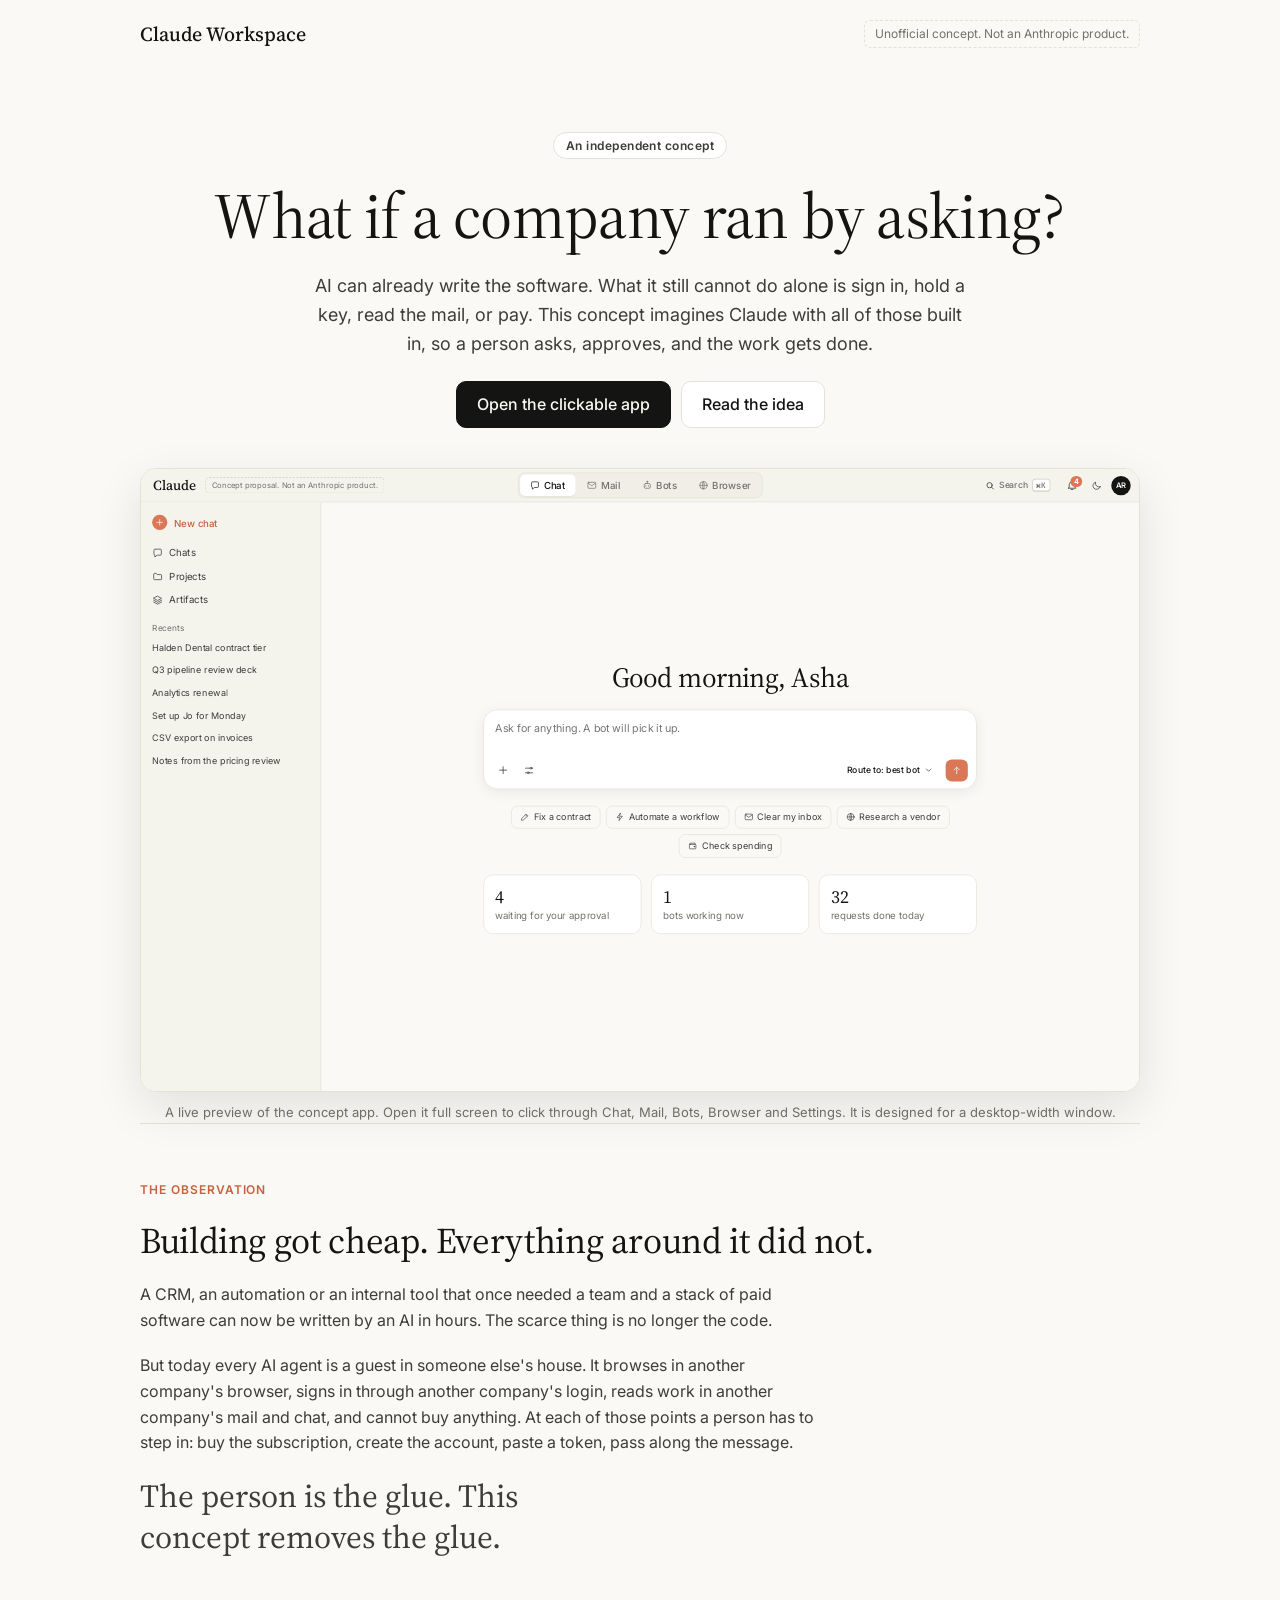
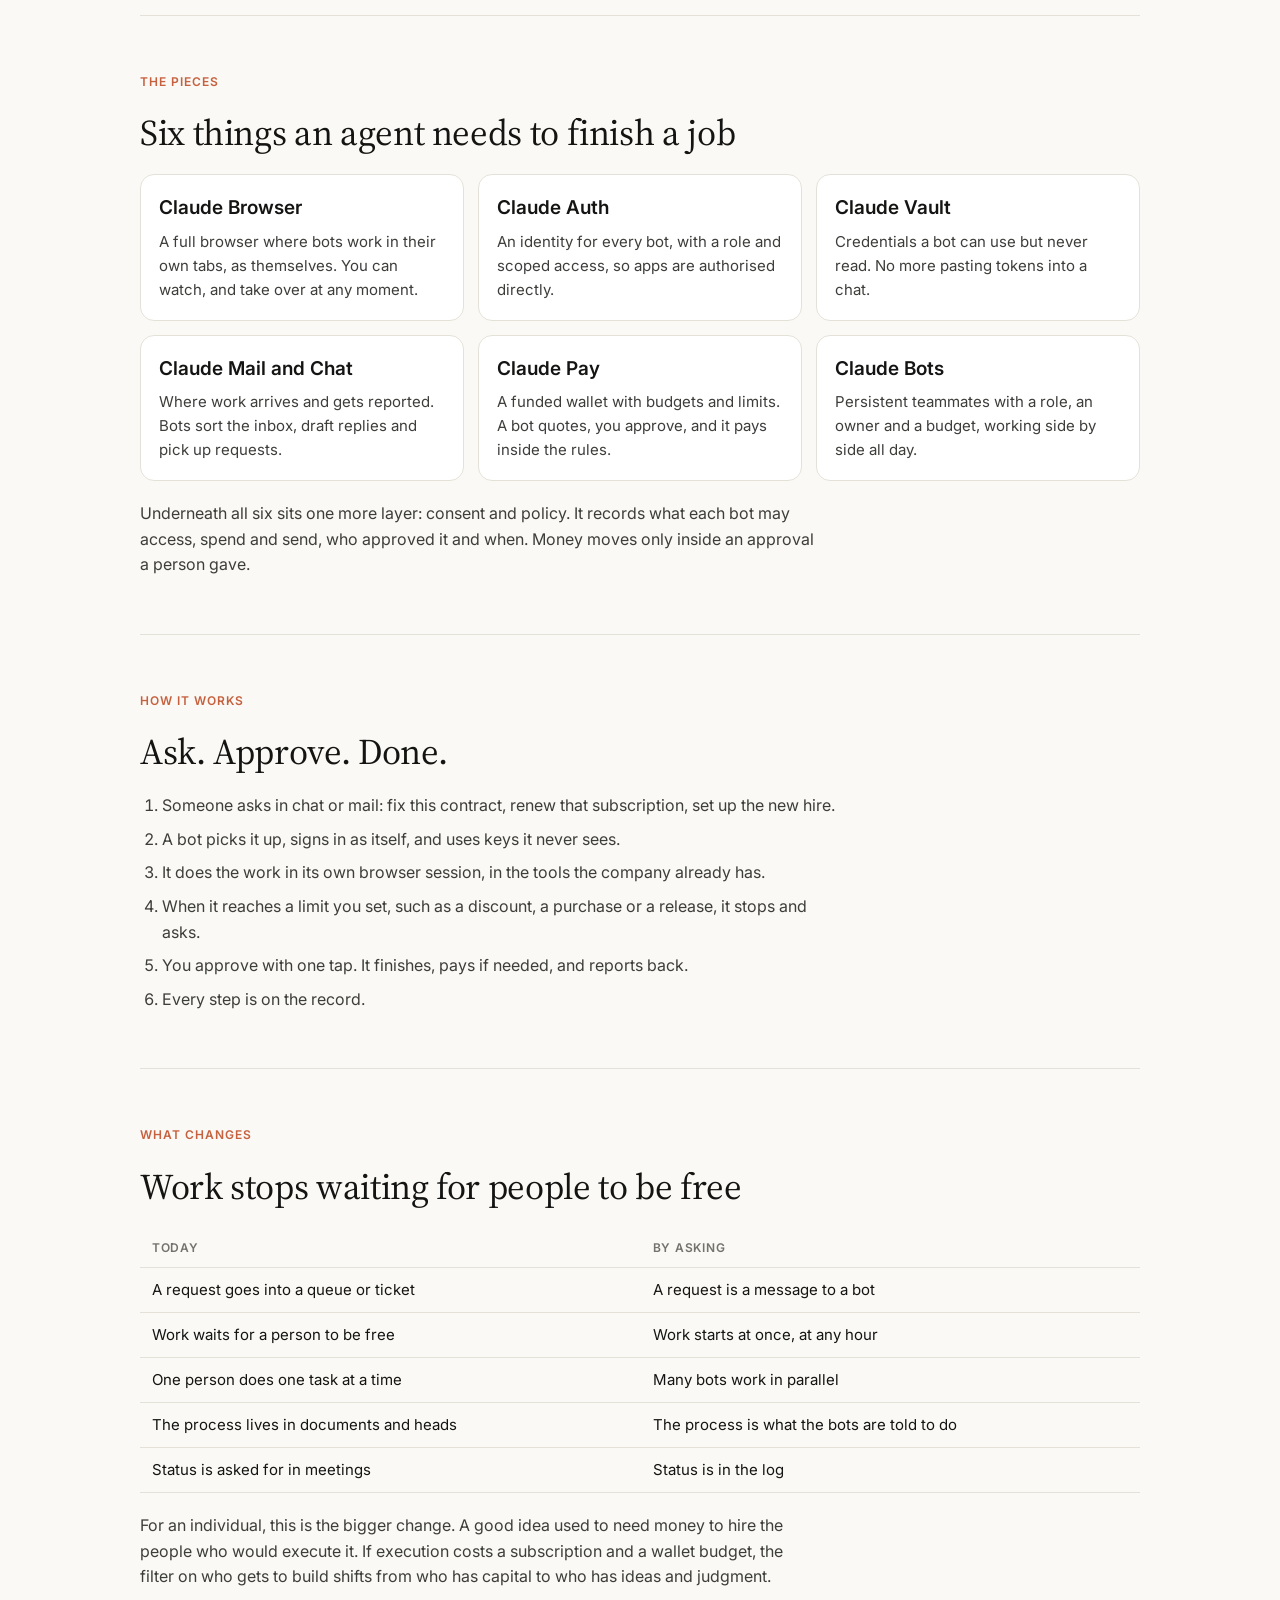
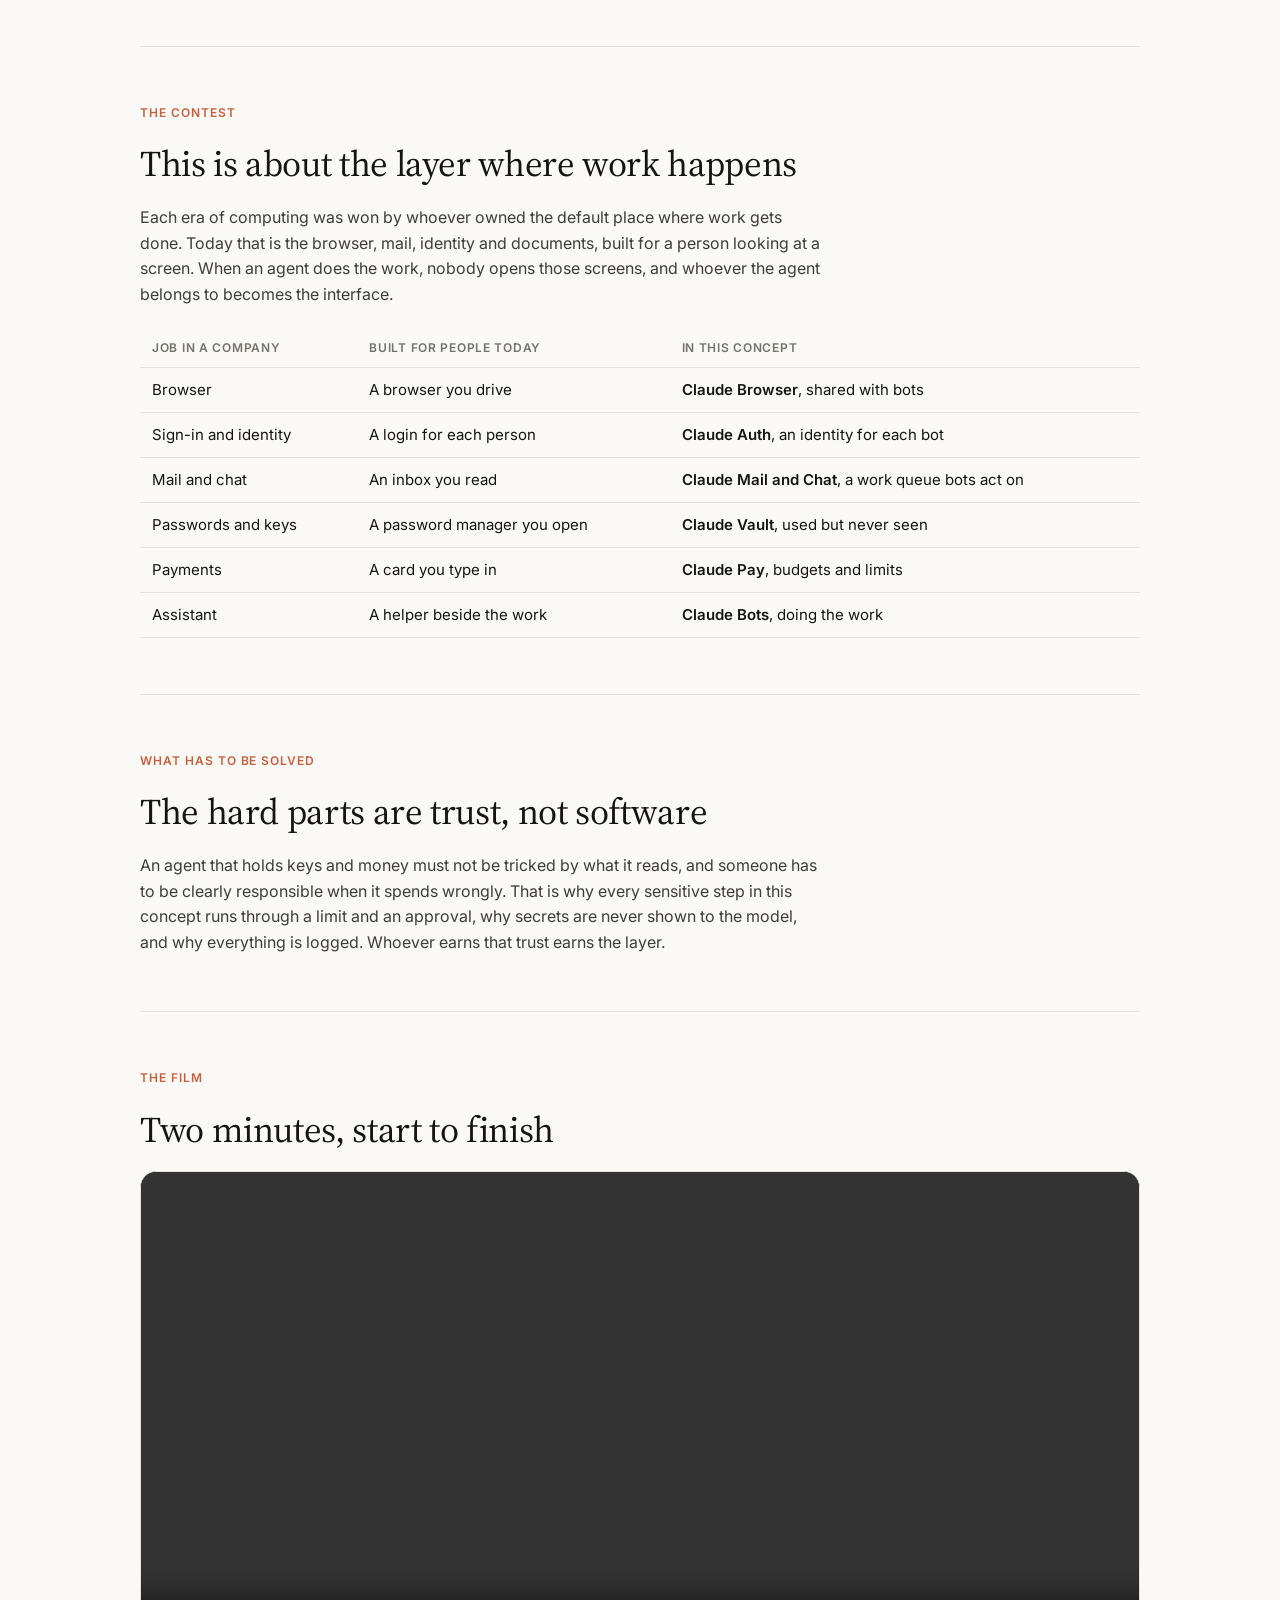
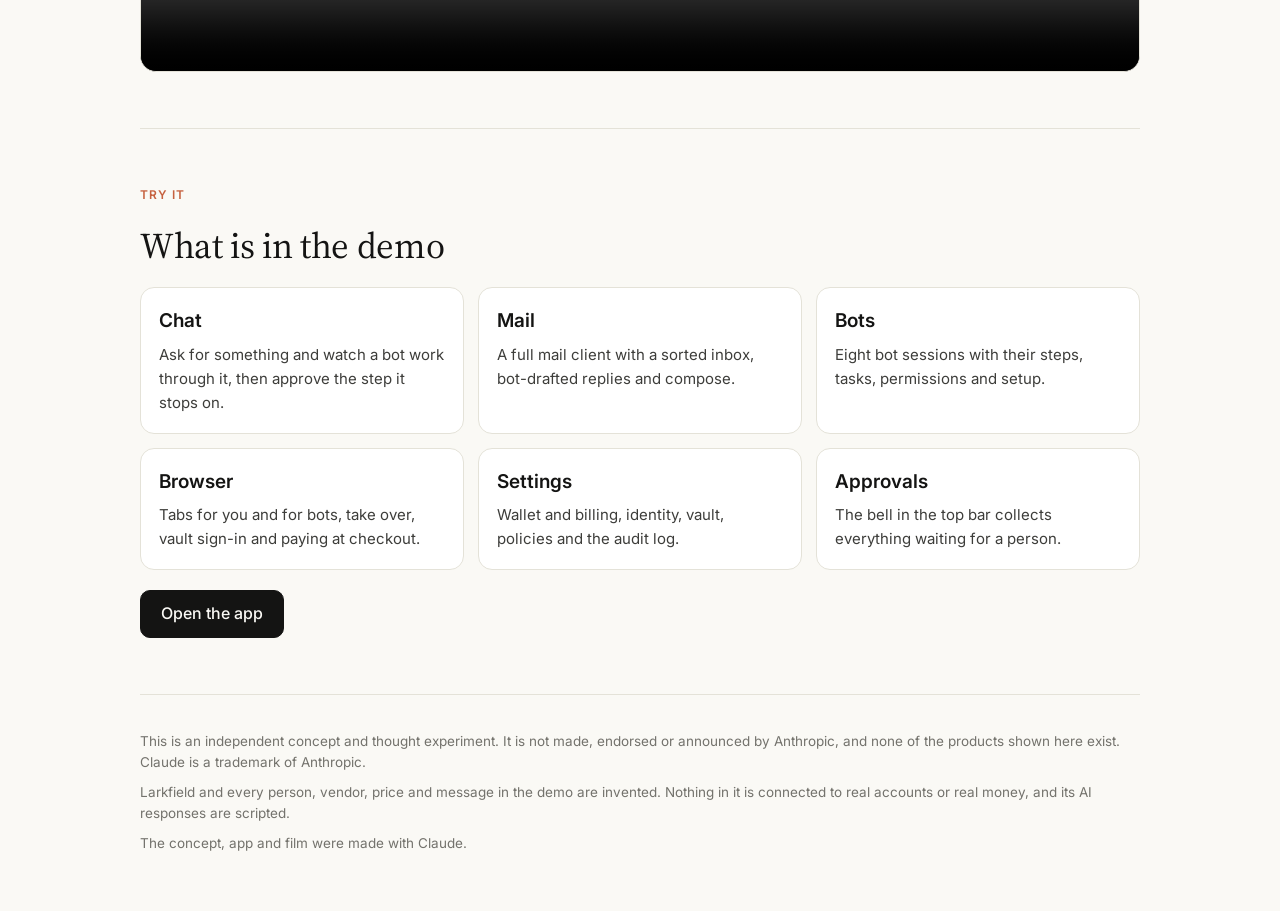
==== index.html @ 5bdbe6da "Add Claude Workspace concept: landing page and clickable app An independent, unofficial concept. Not" ====
<!doctype html>
<html lang="en">
<head>
<meta charset="utf-8">
<meta name="viewport" content="width=device-width, initial-scale=1">
<title>Claude Workspace: an unofficial concept</title>
<meta name="description" content="An independent concept: what if a company ran by asking? An agent with its own identity, keys, browser, mail and wallet. Not an Anthropic product.">
<link rel="stylesheet" href="https://fonts.googleapis.com/css2?family=Inter:wght@400;500;600&family=Source+Serif+4:opsz,wght@8..60,400;8..60,500&display=swap">
<style>
:root{--bg:#FAF9F5;--raised:#FFFFFF;--sunk:#F0EEE6;--ink:#141413;--ink2:#3D3D3A;--ink3:#73726C;--line:#E4E2D8;--accent:#D97757;--accent-d:#C6613F;--accent-s:#F7E6DE;
  --serif:'Source Serif 4',Georgia,serif;--sans:'Inter',-apple-system,'Segoe UI',system-ui,sans-serif}
@media (prefers-color-scheme:dark){:root{--bg:#1F1E1D;--raised:#2A2927;--sunk:#262624;--ink:#F0EEE6;--ink2:#D3D0C4;--ink3:#9C9A90;--line:#3A3936;--accent-d:#E58B6C;--accent-s:#3B2A23;color-scheme:dark}}
*{box-sizing:border-box}
body{margin:0;background:var(--bg);color:var(--ink);font-family:var(--sans);font-size:16px;line-height:1.6;-webkit-font-smoothing:antialiased}
.wrap{max-width:1040px;margin:0 auto;padding:0 max(20px,env(safe-area-inset-left)) 0 max(20px,env(safe-area-inset-right))}
h1,h2,h3{font-family:var(--serif);font-weight:400;letter-spacing:-.01em;margin:0;text-wrap:balance}
h1{font-size:clamp(38px,6vw,64px);line-height:1.08}
h2{font-size:clamp(26px,3.4vw,36px);line-height:1.2}
h3{font-size:19px;font-family:var(--sans);font-weight:600;letter-spacing:0}
p{margin:0}
a{color:var(--accent-d)}
.pill{display:inline-block;font-size:12px;font-weight:600;letter-spacing:.04em;border:1px solid var(--line);border-radius:999px;padding:3px 12px;color:var(--ink2);background:var(--raised)}
.top{display:flex;justify-content:space-between;align-items:center;padding:18px 0;gap:12px;flex-wrap:wrap}
.mark{font-family:var(--serif);font-size:20px;font-weight:500}
.note{font-size:12px;color:var(--ink3);border:1px dashed var(--line);border-radius:6px;padding:3px 10px}
.hero{padding:64px 0 40px;display:flex;flex-direction:column;align-items:center;text-align:center;gap:22px}
.hero p{max-width:60ch;color:var(--ink2);font-size:18px}
.btns{display:flex;gap:10px;flex-wrap:wrap;justify-content:center}
.btn{display:inline-block;text-decoration:none;font-weight:500;border-radius:10px;padding:10px 20px;border:1px solid var(--line);background:var(--raised);color:var(--ink)}
.btn.primary{background:var(--ink);border-color:var(--ink);color:var(--bg)}
.btn:focus-visible,a:focus-visible{outline:2px solid var(--accent);outline-offset:2px}
.frame{border:1px solid var(--line);border-radius:16px;overflow:hidden;background:var(--raised);box-shadow:0 16px 48px rgba(20,20,19,.10);position:relative;aspect-ratio:16/10}
.frame iframe{position:absolute;top:0;left:0;width:1440px;height:900px;border:0;transform-origin:0 0}
.frame-cap{text-align:center;color:var(--ink3);font-size:13px;margin-top:10px}
section{padding:56px 0;border-top:1px solid var(--line);display:flex;flex-direction:column;gap:20px}
section>p,section li{max-width:68ch;color:var(--ink2)}
.eyebrow{font-size:12px;font-weight:600;letter-spacing:.08em;text-transform:uppercase;color:var(--accent-d)}
.grid{display:grid;grid-template-columns:repeat(3,minmax(0,1fr));gap:14px}
.card{background:var(--raised);border:1px solid var(--line);border-radius:14px;padding:18px;display:flex;flex-direction:column;gap:6px}
.card p{color:var(--ink2);font-size:15px}
ol{margin:0;padding-left:22px;display:flex;flex-direction:column;gap:8px}
.scroll{overflow-x:auto}
table{border-collapse:collapse;width:100%;font-size:15px;min-width:520px}
th{font-size:12px;letter-spacing:.06em;text-transform:uppercase;color:var(--ink3);font-weight:600;text-align:left}
th,td{padding:10px 12px;border-bottom:1px solid var(--line);vertical-align:top}
td b{font-weight:600}
.big{font-family:var(--serif);font-size:clamp(24px,3vw,32px);line-height:1.3;max-width:26ch}
video{width:100%;border-radius:16px;border:1px solid var(--line);background:#000;display:block}
footer{padding:36px 0 56px;border-top:1px solid var(--line);color:var(--ink3);font-size:13.5px;display:flex;flex-direction:column;gap:8px}
@media (max-width:760px){.grid{grid-template-columns:minmax(0,1fr)}.hero{padding:40px 0 28px}section{padding:40px 0}}
</style>
</head>
<body>
<div class="wrap">
  <header class="top"><span class="mark">Claude Workspace</span><span class="note">Unofficial concept. Not an Anthropic product.</span></header>

  <div class="hero">
    <span class="pill">An independent concept</span>
    <h1>What if a company ran by asking?</h1>
    <p>AI can already write the software. What it still cannot do alone is sign in, hold a key, read the mail, or pay. This concept imagines Claude with all of those built in, so a person asks, approves, and the work gets done.</p>
    <div class="btns"><a class="btn primary" href="app/">Open the clickable app</a><a class="btn" href="#idea">Read the idea</a></div>
  </div>

  <div class="frame" id="frame"><iframe src="app/" title="Claude Workspace concept, live preview" loading="lazy" tabindex="-1"></iframe></div>
  <p class="frame-cap">A live preview of the concept app. Open it full screen to click through Chat, Mail, Bots, Browser and Settings. It is designed for a desktop-width window.</p>

  <section id="idea">
    <span class="eyebrow">The observation</span>
    <h2>Building got cheap. Everything around it did not.</h2>
    <p>A CRM, an automation or an internal tool that once needed a team and a stack of paid software can now be written by an AI in hours. The scarce thing is no longer the code.</p>
    <p>But today every AI agent is a guest in someone else's house. It browses in another company's browser, signs in through another company's login, reads work in another company's mail and chat, and cannot buy anything. At each of those points a person has to step in: buy the subscription, create the account, paste a token, pass along the message.</p>
    <p class="big">The person is the glue. This concept removes the glue.</p>
  </section>

  <section>
    <span class="eyebrow">The pieces</span>
    <h2>Six things an agent needs to finish a job</h2>
    <div class="grid">
      <div class="card"><h3>Claude Browser</h3><p>A full browser where bots work in their own tabs, as themselves. You can watch, and take over at any moment.</p></div>
      <div class="card"><h3>Claude Auth</h3><p>An identity for every bot, with a role and scoped access, so apps are authorised directly.</p></div>
      <div class="card"><h3>Claude Vault</h3><p>Credentials a bot can use but never read. No more pasting tokens into a chat.</p></div>
      <div class="card"><h3>Claude Mail and Chat</h3><p>Where work arrives and gets reported. Bots sort the inbox, draft replies and pick up requests.</p></div>
      <div class="card"><h3>Claude Pay</h3><p>A funded wallet with budgets and limits. A bot quotes, you approve, and it pays inside the rules.</p></div>
      <div class="card"><h3>Claude Bots</h3><p>Persistent teammates with a role, an owner and a budget, working side by side all day.</p></div>
    </div>
    <p>Underneath all six sits one more layer: consent and policy. It records what each bot may access, spend and send, who approved it and when. Money moves only inside an approval a person gave.</p>
  </section>

  <section>
    <span class="eyebrow">How it works</span>
    <h2>Ask. Approve. Done.</h2>
    <ol>
      <li>Someone asks in chat or mail: fix this contract, renew that subscription, set up the new hire.</li>
      <li>A bot picks it up, signs in as itself, and uses keys it never sees.</li>
      <li>It does the work in its own browser session, in the tools the company already has.</li>
      <li>When it reaches a limit you set, such as a discount, a purchase or a release, it stops and asks.</li>
      <li>You approve with one tap. It finishes, pays if needed, and reports back.</li>
      <li>Every step is on the record.</li>
    </ol>
  </section>

  <section>
    <span class="eyebrow">What changes</span>
    <h2>Work stops waiting for people to be free</h2>
    <div class="scroll"><table>
      <thead><tr><th>Today</th><th>By asking</th></tr></thead>
      <tbody>
        <tr><td>A request goes into a queue or ticket</td><td>A request is a message to a bot</td></tr>
        <tr><td>Work waits for a person to be free</td><td>Work starts at once, at any hour</td></tr>
        <tr><td>One person does one task at a time</td><td>Many bots work in parallel</td></tr>
        <tr><td>The process lives in documents and heads</td><td>The process is what the bots are told to do</td></tr>
        <tr><td>Status is asked for in meetings</td><td>Status is in the log</td></tr>
      </tbody></table></div>
    <p>For an individual, this is the bigger change. A good idea used to need money to hire the people who would execute it. If execution costs a subscription and a wallet budget, the filter on who gets to build shifts from who has capital to who has ideas and judgment.</p>
  </section>

  <section>
    <span class="eyebrow">The contest</span>
    <h2>This is about the layer where work happens</h2>
    <p>Each era of computing was won by whoever owned the default place where work gets done. Today that is the browser, mail, identity and documents, built for a person looking at a screen. When an agent does the work, nobody opens those screens, and whoever the agent belongs to becomes the interface.</p>
    <div class="scroll"><table>
      <thead><tr><th>Job in a company</th><th>Built for people today</th><th>In this concept</th></tr></thead>
      <tbody>
        <tr><td>Browser</td><td>A browser you drive</td><td><b>Claude Browser</b>, shared with bots</td></tr>
        <tr><td>Sign-in and identity</td><td>A login for each person</td><td><b>Claude Auth</b>, an identity for each bot</td></tr>
        <tr><td>Mail and chat</td><td>An inbox you read</td><td><b>Claude Mail and Chat</b>, a work queue bots act on</td></tr>
        <tr><td>Passwords and keys</td><td>A password manager you open</td><td><b>Claude Vault</b>, used but never seen</td></tr>
        <tr><td>Payments</td><td>A card you type in</td><td><b>Claude Pay</b>, budgets and limits</td></tr>
        <tr><td>Assistant</td><td>A helper beside the work</td><td><b>Claude Bots</b>, doing the work</td></tr>
      </tbody></table></div>
  </section>

  <section>
    <span class="eyebrow">What has to be solved</span>
    <h2>The hard parts are trust, not software</h2>
    <p>An agent that holds keys and money must not be tricked by what it reads, and someone has to be clearly responsible when it spends wrongly. That is why every sensitive step in this concept runs through a limit and an approval, why secrets are never shown to the model, and why everything is logged. Whoever earns that trust earns the layer.</p>
  </section>

  <section id="film" hidden>
    <span class="eyebrow">The film</span>
    <h2>Two minutes, start to finish</h2>
    <video controls preload="metadata" src="film/claude-workspace-film.mp4"></video>
  </section>

  <section>
    <span class="eyebrow">Try it</span>
    <h2>What is in the demo</h2>
    <div class="grid">
      <div class="card"><h3>Chat</h3><p>Ask for something and watch a bot work through it, then approve the step it stops on.</p></div>
      <div class="card"><h3>Mail</h3><p>A full mail client with a sorted inbox, bot-drafted replies and compose.</p></div>
      <div class="card"><h3>Bots</h3><p>Eight bot sessions with their steps, tasks, permissions and setup.</p></div>
      <div class="card"><h3>Browser</h3><p>Tabs for you and for bots, take over, vault sign-in and paying at checkout.</p></div>
      <div class="card"><h3>Settings</h3><p>Wallet and billing, identity, vault, policies and the audit log.</p></div>
      <div class="card"><h3>Approvals</h3><p>The bell in the top bar collects everything waiting for a person.</p></div>
    </div>
    <div class="btns" style="justify-content:flex-start"><a class="btn primary" href="app/">Open the app</a></div>
  </section>

  <footer>
    <p>This is an independent concept and thought experiment. It is not made, endorsed or announced by Anthropic, and none of the products shown here exist. Claude is a trademark of Anthropic.</p>
    <p>Larkfield and every person, vendor, price and message in the demo are invented. Nothing in it is connected to real accounts or real money, and its AI responses are scripted.</p>
    <p>The concept, app and film were made with Claude.</p>
  </footer>
</div>
<script>
(function(){var f=document.getElementById('frame'),i=f.querySelector('iframe');
function fit(){var s=f.clientWidth/1440;i.style.transform='scale('+s+')';f.style.aspectRatio='auto';f.style.height=(900*s)+'px'}
fit();window.addEventListener('resize',fit)})();
</script>
</body>
</html>
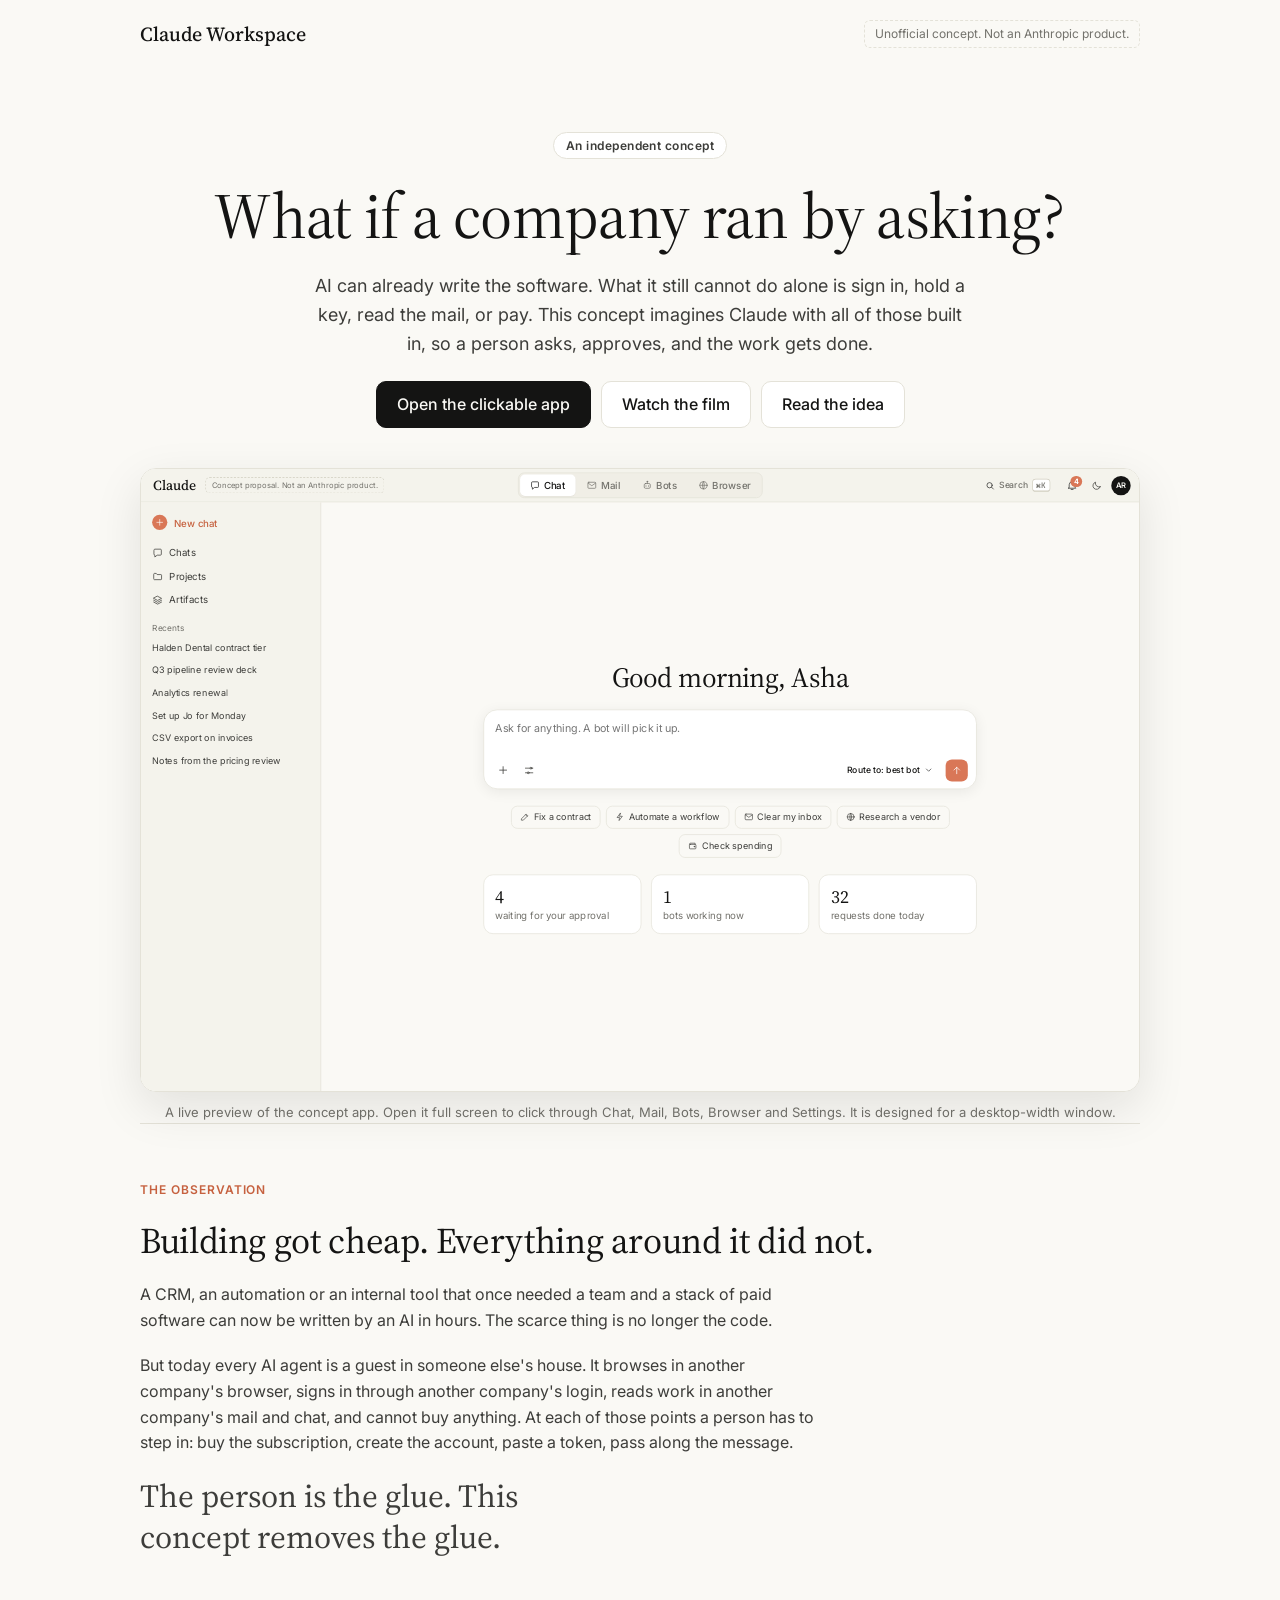
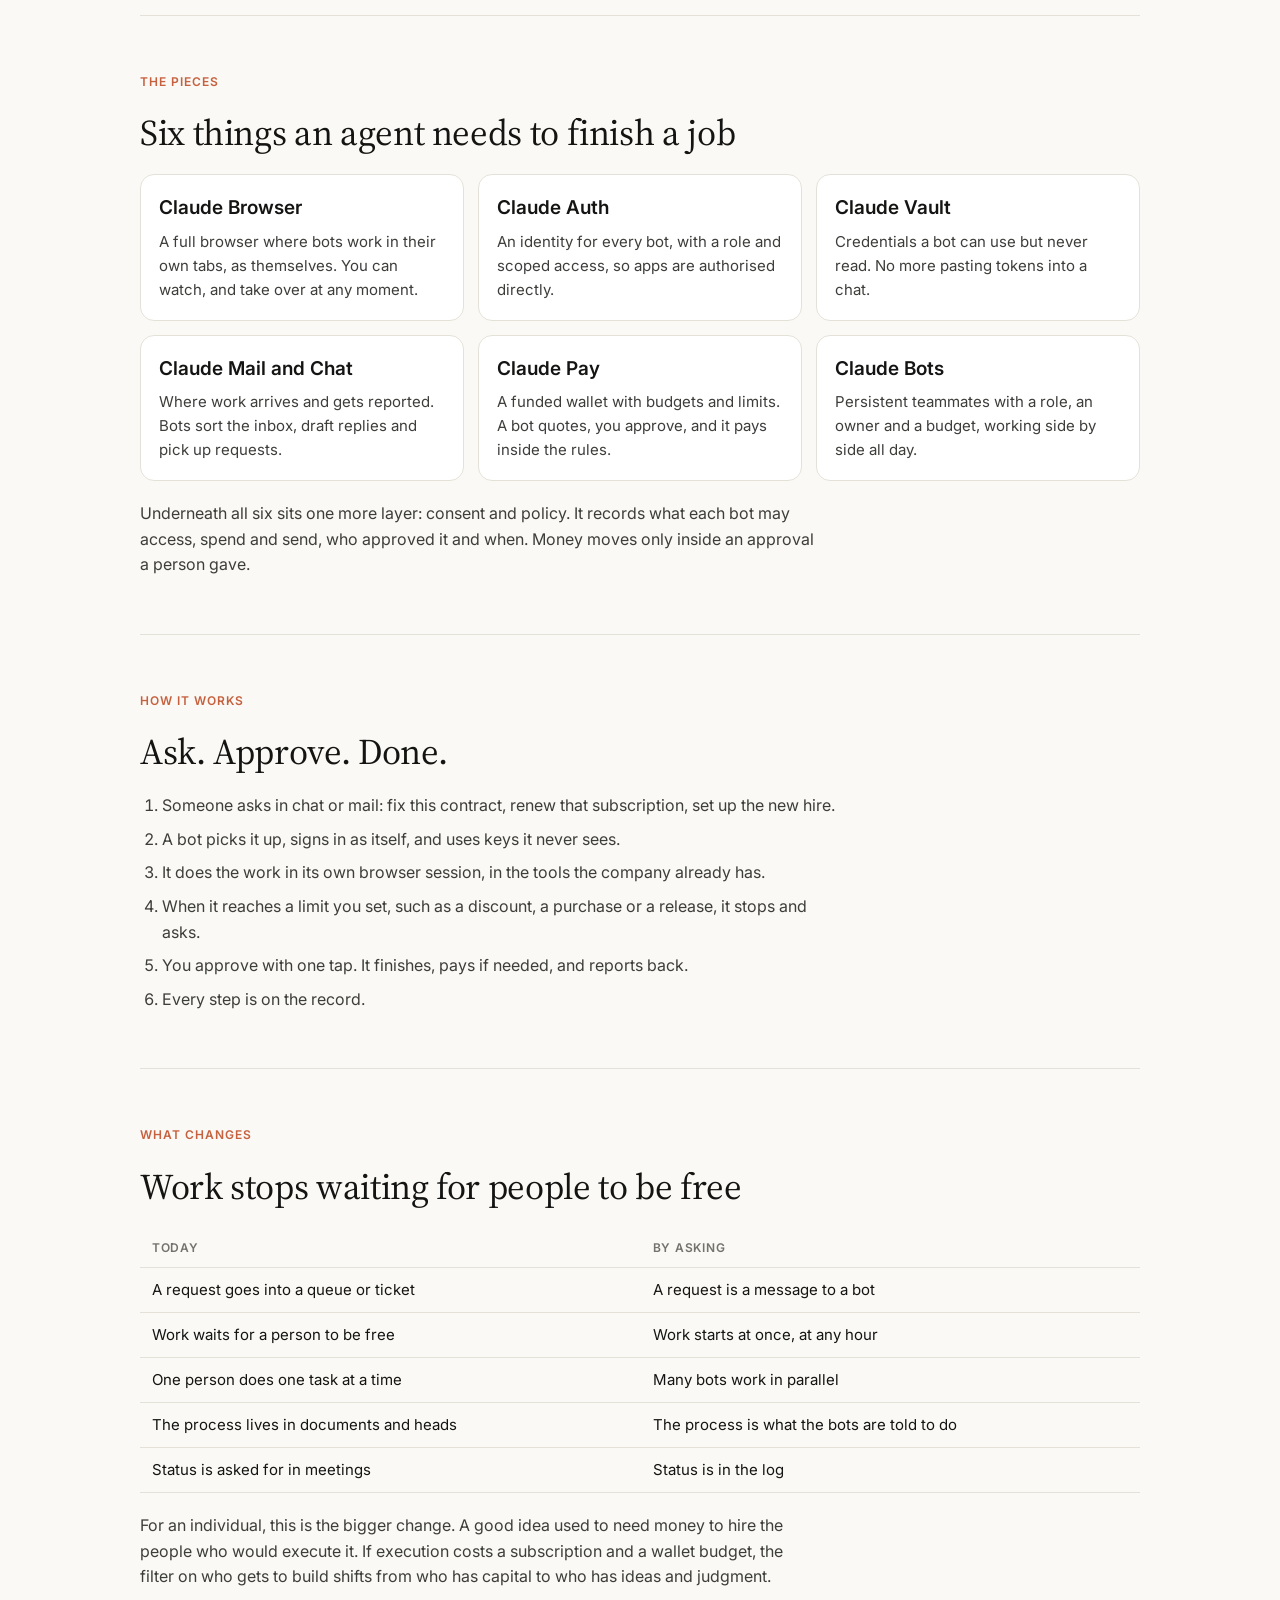
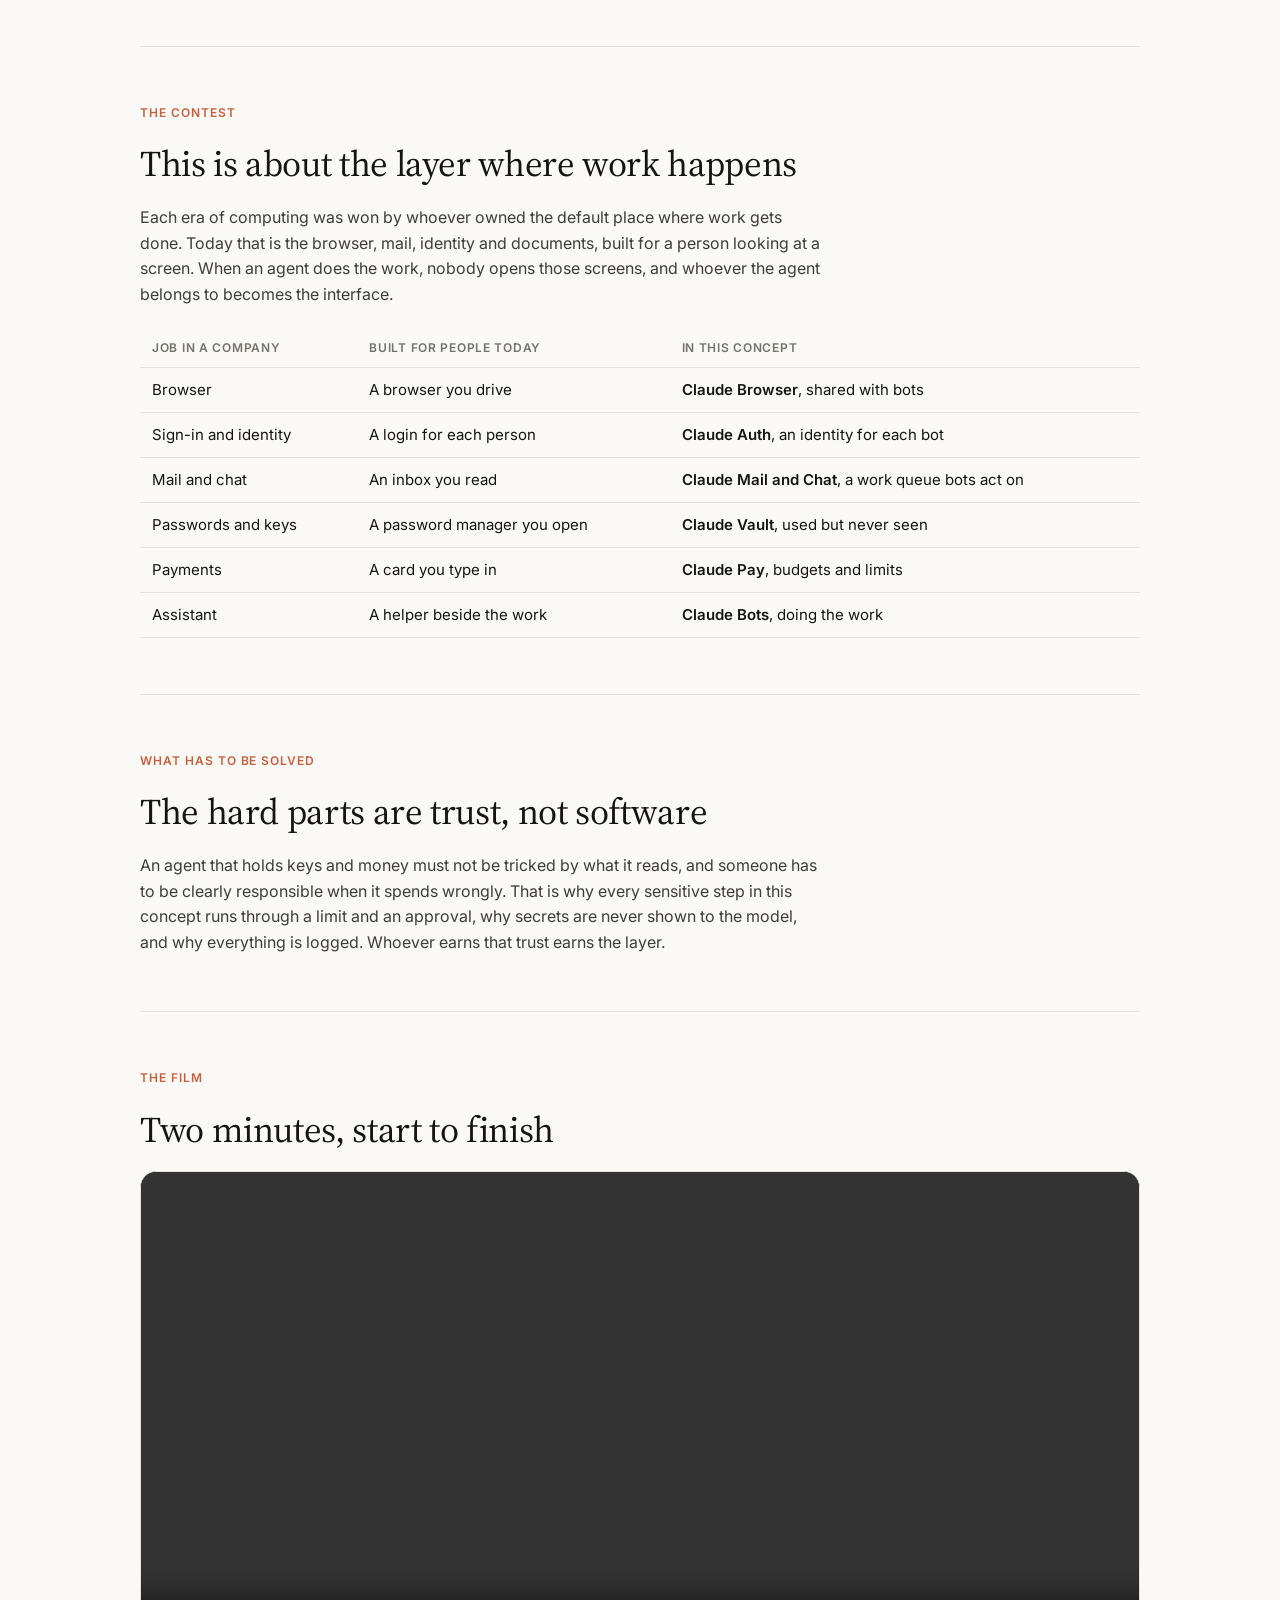
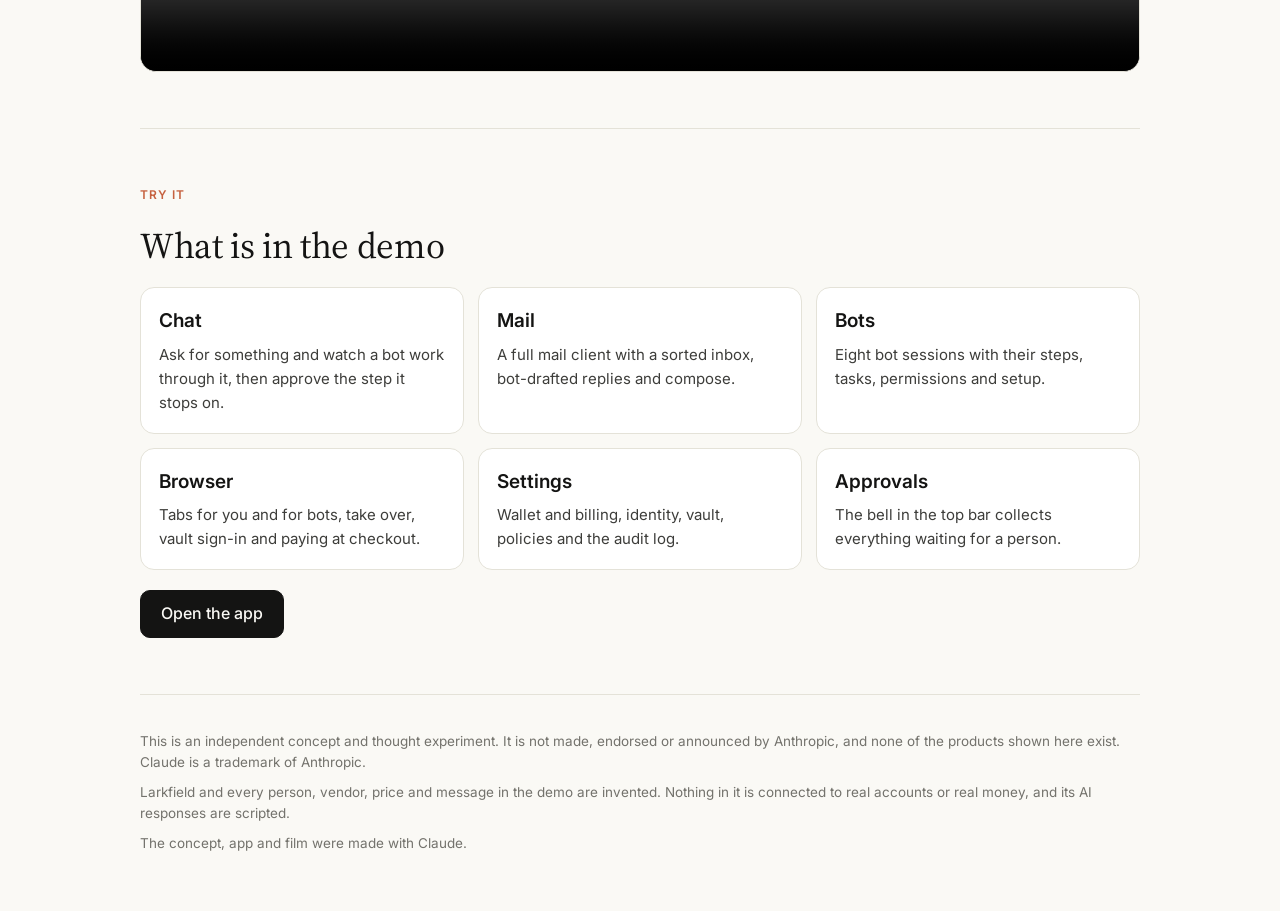
==== commit 92bb13ec: "Add the two-minute concept film Co-Authored-By: Claude Fable 5.2 <noreply@anthropic.com>" ====
--- a/index.html
+++ b/index.html
@@ -58,7 +58,7 @@
     <span class="pill">An independent concept</span>
     <h1>What if a company ran by asking?</h1>
     <p>AI can already write the software. What it still cannot do alone is sign in, hold a key, read the mail, or pay. This concept imagines Claude with all of those built in, so a person asks, approves, and the work gets done.</p>
-    <div class="btns"><a class="btn primary" href="app/">Open the clickable app</a><a class="btn" href="#idea">Read the idea</a></div>
+    <div class="btns"><a class="btn primary" href="app/">Open the clickable app</a><a class="btn" href="#film">Watch the film</a><a class="btn" href="#idea">Read the idea</a></div>
   </div>
 
   <div class="frame" id="frame"><iframe src="app/" title="Claude Workspace concept, live preview" loading="lazy" tabindex="-1"></iframe></div>
@@ -136,7 +136,7 @@
     <p>An agent that holds keys and money must not be tricked by what it reads, and someone has to be clearly responsible when it spends wrongly. That is why every sensitive step in this concept runs through a limit and an approval, why secrets are never shown to the model, and why everything is logged. Whoever earns that trust earns the layer.</p>
   </section>
 
-  <section id="film" hidden>
+  <section id="film">
     <span class="eyebrow">The film</span>
     <h2>Two minutes, start to finish</h2>
     <video controls preload="metadata" src="film/claude-workspace-film.mp4"></video>
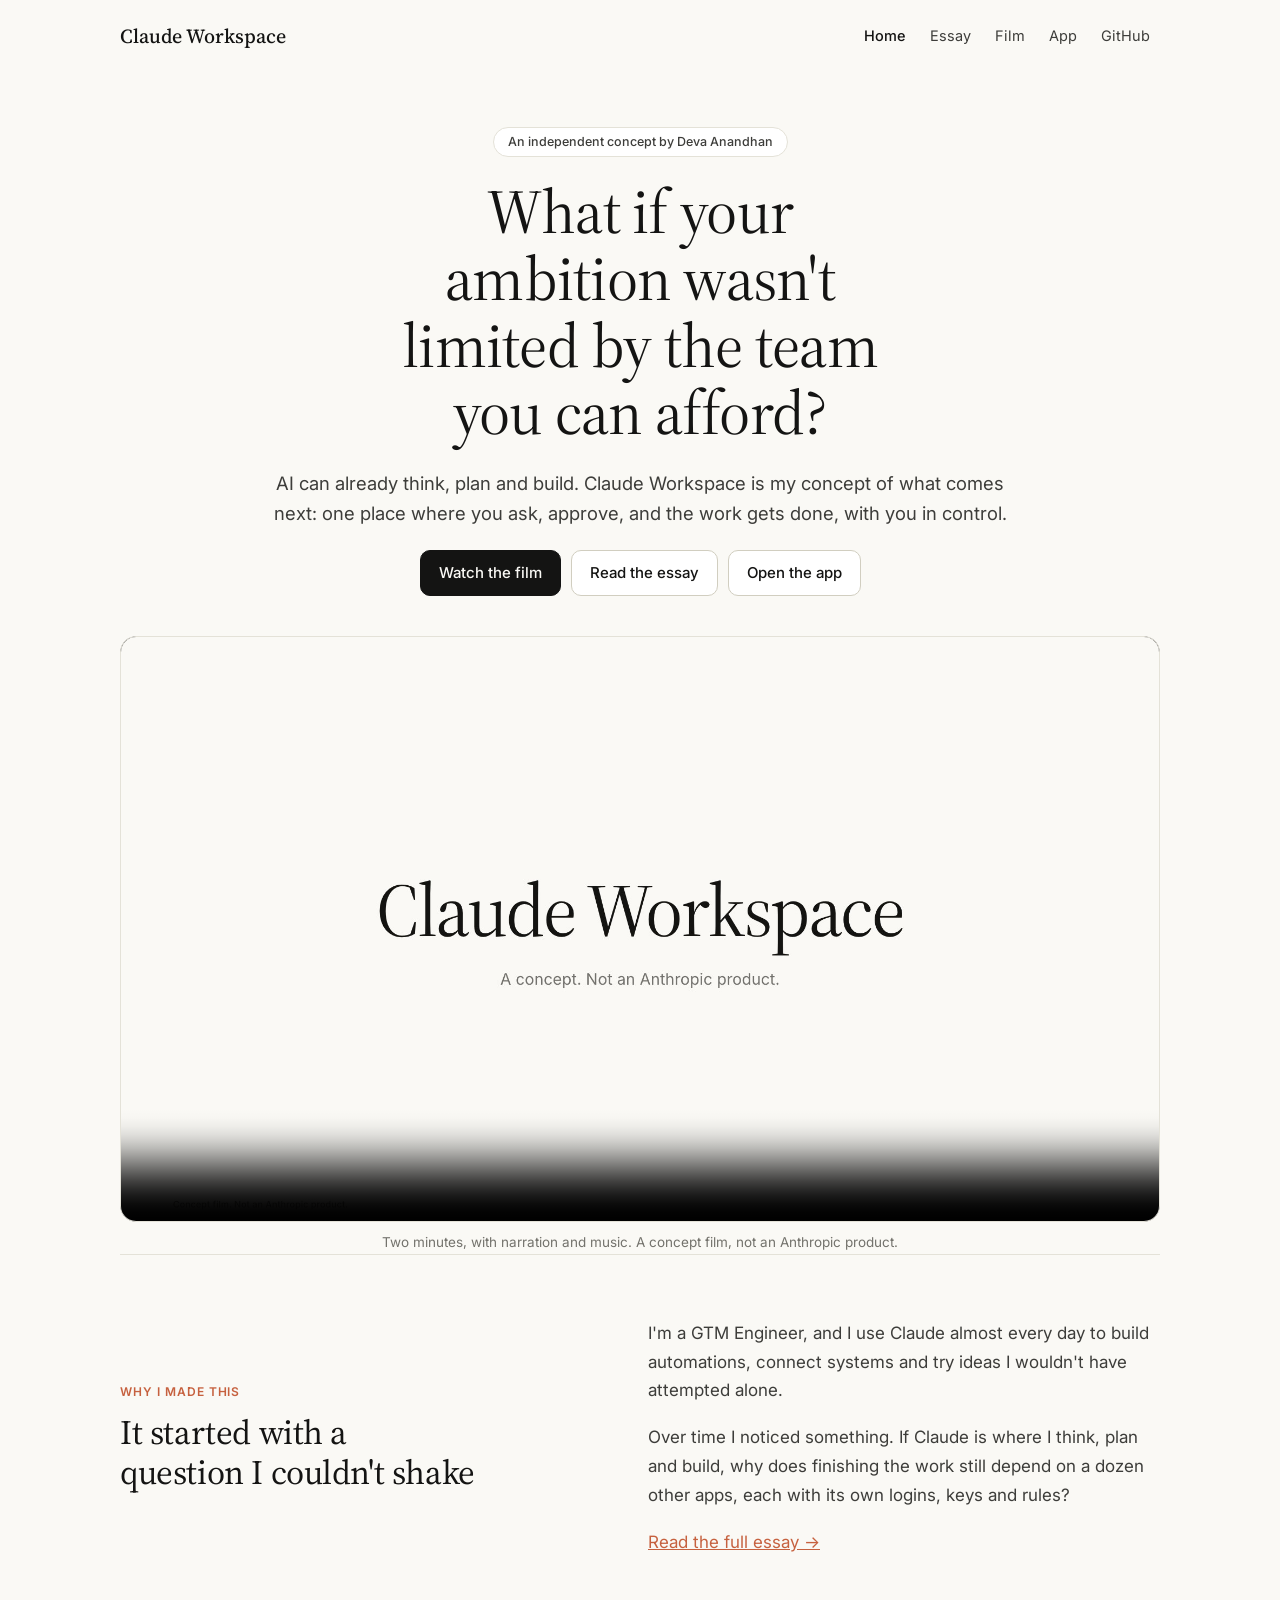
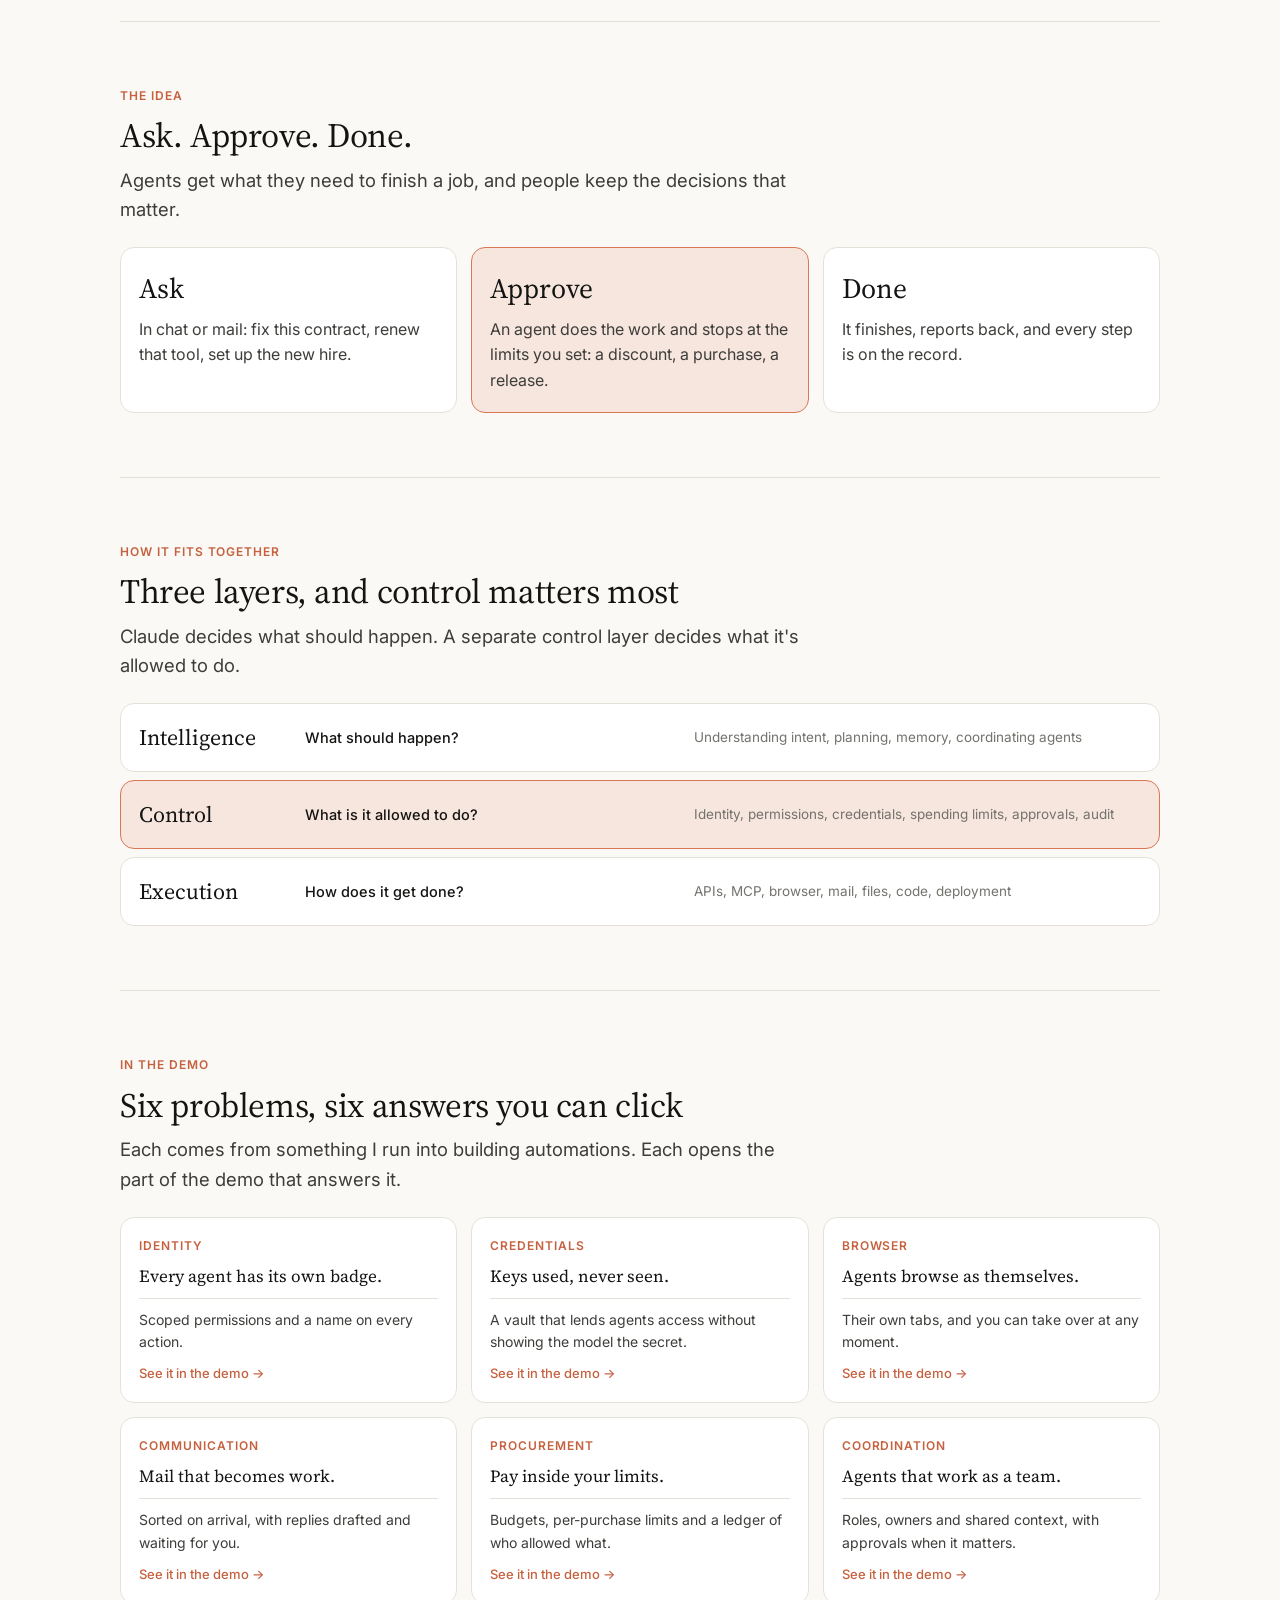
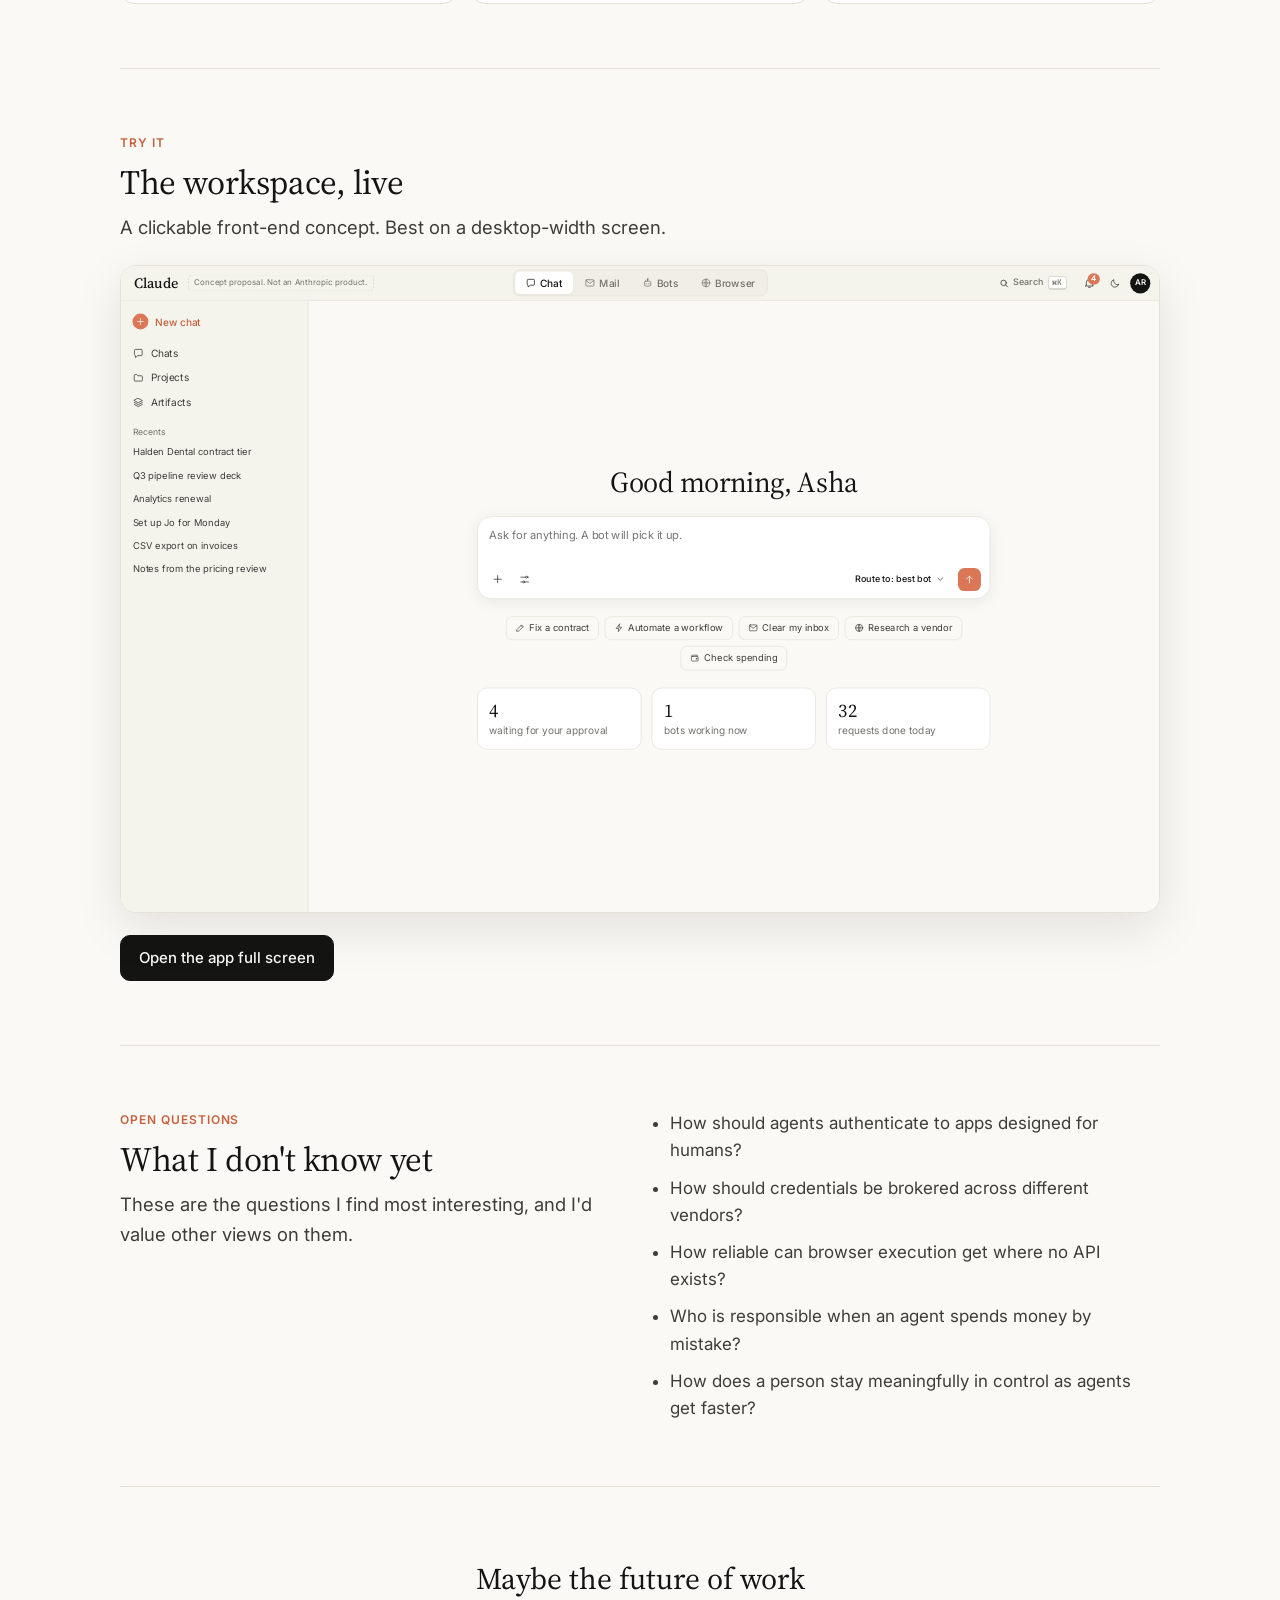
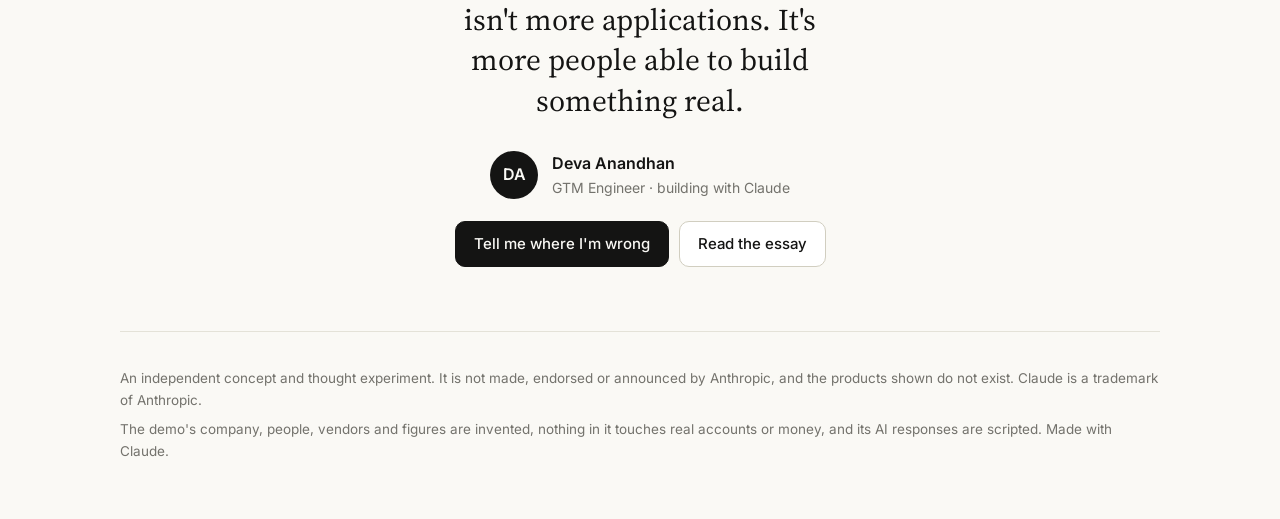
==== commit fd8bbb9f: "Rewrite the site in Deva's voice and add the essay page The home page now leads with the ambition qu" ====
--- a/index.html
+++ b/index.html
@@ -3,168 +3,100 @@
 <head>
 <meta charset="utf-8">
 <meta name="viewport" content="width=device-width, initial-scale=1">
-<title>Claude Workspace: an unofficial concept</title>
-<meta name="description" content="An independent concept: what if a company ran by asking? An agent with its own identity, keys, browser, mail and wallet. Not an Anthropic product.">
+<title>Claude Workspace: a concept by Deva Anandhan</title>
+<meta name="description" content="What if the size of your ambition was no longer limited by the size of the team you can afford? An independent concept by Deva Anandhan for a workspace where you ask, approve, and the work gets done. Not an Anthropic product.">
 <link rel="stylesheet" href="https://fonts.googleapis.com/css2?family=Inter:wght@400;500;600&family=Source+Serif+4:opsz,wght@8..60,400;8..60,500&display=swap">
-<style>
-:root{--bg:#FAF9F5;--raised:#FFFFFF;--sunk:#F0EEE6;--ink:#141413;--ink2:#3D3D3A;--ink3:#73726C;--line:#E4E2D8;--accent:#D97757;--accent-d:#C6613F;--accent-s:#F7E6DE;
-  --serif:'Source Serif 4',Georgia,serif;--sans:'Inter',-apple-system,'Segoe UI',system-ui,sans-serif}
-@media (prefers-color-scheme:dark){:root{--bg:#1F1E1D;--raised:#2A2927;--sunk:#262624;--ink:#F0EEE6;--ink2:#D3D0C4;--ink3:#9C9A90;--line:#3A3936;--accent-d:#E58B6C;--accent-s:#3B2A23;color-scheme:dark}}
-*{box-sizing:border-box}
-body{margin:0;background:var(--bg);color:var(--ink);font-family:var(--sans);font-size:16px;line-height:1.6;-webkit-font-smoothing:antialiased}
-.wrap{max-width:1040px;margin:0 auto;padding:0 max(20px,env(safe-area-inset-left)) 0 max(20px,env(safe-area-inset-right))}
-h1,h2,h3{font-family:var(--serif);font-weight:400;letter-spacing:-.01em;margin:0;text-wrap:balance}
-h1{font-size:clamp(38px,6vw,64px);line-height:1.08}
-h2{font-size:clamp(26px,3.4vw,36px);line-height:1.2}
-h3{font-size:19px;font-family:var(--sans);font-weight:600;letter-spacing:0}
-p{margin:0}
-a{color:var(--accent-d)}
-.pill{display:inline-block;font-size:12px;font-weight:600;letter-spacing:.04em;border:1px solid var(--line);border-radius:999px;padding:3px 12px;color:var(--ink2);background:var(--raised)}
-.top{display:flex;justify-content:space-between;align-items:center;padding:18px 0;gap:12px;flex-wrap:wrap}
-.mark{font-family:var(--serif);font-size:20px;font-weight:500}
-.note{font-size:12px;color:var(--ink3);border:1px dashed var(--line);border-radius:6px;padding:3px 10px}
-.hero{padding:64px 0 40px;display:flex;flex-direction:column;align-items:center;text-align:center;gap:22px}
-.hero p{max-width:60ch;color:var(--ink2);font-size:18px}
-.btns{display:flex;gap:10px;flex-wrap:wrap;justify-content:center}
-.btn{display:inline-block;text-decoration:none;font-weight:500;border-radius:10px;padding:10px 20px;border:1px solid var(--line);background:var(--raised);color:var(--ink)}
-.btn.primary{background:var(--ink);border-color:var(--ink);color:var(--bg)}
-.btn:focus-visible,a:focus-visible{outline:2px solid var(--accent);outline-offset:2px}
-.frame{border:1px solid var(--line);border-radius:16px;overflow:hidden;background:var(--raised);box-shadow:0 16px 48px rgba(20,20,19,.10);position:relative;aspect-ratio:16/10}
-.frame iframe{position:absolute;top:0;left:0;width:1440px;height:900px;border:0;transform-origin:0 0}
-.frame-cap{text-align:center;color:var(--ink3);font-size:13px;margin-top:10px}
-section{padding:56px 0;border-top:1px solid var(--line);display:flex;flex-direction:column;gap:20px}
-section>p,section li{max-width:68ch;color:var(--ink2)}
-.eyebrow{font-size:12px;font-weight:600;letter-spacing:.08em;text-transform:uppercase;color:var(--accent-d)}
-.grid{display:grid;grid-template-columns:repeat(3,minmax(0,1fr));gap:14px}
-.card{background:var(--raised);border:1px solid var(--line);border-radius:14px;padding:18px;display:flex;flex-direction:column;gap:6px}
-.card p{color:var(--ink2);font-size:15px}
-ol{margin:0;padding-left:22px;display:flex;flex-direction:column;gap:8px}
-.scroll{overflow-x:auto}
-table{border-collapse:collapse;width:100%;font-size:15px;min-width:520px}
-th{font-size:12px;letter-spacing:.06em;text-transform:uppercase;color:var(--ink3);font-weight:600;text-align:left}
-th,td{padding:10px 12px;border-bottom:1px solid var(--line);vertical-align:top}
-td b{font-weight:600}
-.big{font-family:var(--serif);font-size:clamp(24px,3vw,32px);line-height:1.3;max-width:26ch}
-video{width:100%;border-radius:16px;border:1px solid var(--line);background:#000;display:block}
-footer{padding:36px 0 56px;border-top:1px solid var(--line);color:var(--ink3);font-size:13.5px;display:flex;flex-direction:column;gap:8px}
-@media (max-width:760px){.grid{grid-template-columns:minmax(0,1fr)}.hero{padding:40px 0 28px}section{padding:40px 0}}
-</style>
+<link rel="stylesheet" href="css/site.css?v=2">
 </head>
 <body>
 <div class="wrap">
-  <header class="top"><span class="mark">Claude Workspace</span><span class="note">Unofficial concept. Not an Anthropic product.</span></header>
+  <header class="top"><a class="mark" href="./">Claude Workspace</a>
+    <nav class="nav" aria-label="Site"><a href="./" aria-current="page">Home</a><a href="essay.html">Essay</a><a href="#film">Film</a><a href="app/">App</a><a href="https://github.com/Deva-Anandhan/claude-workspace-concept">GitHub</a></nav></header>
 
-  <div class="hero">
-    <span class="pill">An independent concept</span>
-    <h1>What if a company ran by asking?</h1>
-    <p>AI can already write the software. What it still cannot do alone is sign in, hold a key, read the mail, or pay. This concept imagines Claude with all of those built in, so a person asks, approves, and the work gets done.</p>
-    <div class="btns"><a class="btn primary" href="app/">Open the clickable app</a><a class="btn" href="#film">Watch the film</a><a class="btn" href="#idea">Read the idea</a></div>
+  <div style="padding:56px 0 40px;display:flex;flex-direction:column;align-items:center;text-align:center;gap:22px">
+    <span class="pill">An independent concept by Deva Anandhan</span>
+    <h1 style="max-width:17ch">What if your ambition wasn't limited by the team you can afford?</h1>
+    <p class="lead">AI can already think, plan and build. Claude Workspace is my concept of what comes next: one place where you ask, approve, and the work gets done, with you in control.</p>
+    <div class="btns" style="justify-content:center"><a class="btn primary" href="#film">Watch the film</a><a class="btn" href="essay.html">Read the essay</a><a class="btn" href="app/">Open the app</a></div>
   </div>
 
-  <div class="frame" id="frame"><iframe src="app/" title="Claude Workspace concept, live preview" loading="lazy" tabindex="-1"></iframe></div>
-  <p class="frame-cap">A live preview of the concept app. Open it full screen to click through Chat, Mail, Bots, Browser and Settings. It is designed for a desktop-width window.</p>
+  <div id="film" style="scroll-margin-top:16px"><video controls preload="metadata" playsinline poster="film/poster.jpg" src="film/claude-workspace-film.mp4" aria-label="Claude Workspace concept film, two minutes, with narration"></video>
+    <p class="fig-cap" style="margin-top:10px">Two minutes, with narration and music. A concept film, not an Anthropic product.</p></div>
 
-  <section id="idea">
-    <span class="eyebrow">The observation</span>
-    <h2>Building got cheap. Everything around it did not.</h2>
-    <p>A CRM, an automation or an internal tool that once needed a team and a stack of paid software can now be written by an AI in hours. The scarce thing is no longer the code.</p>
-    <p>But today every AI agent is a guest in someone else's house. It browses in another company's browser, signs in through another company's login, reads work in another company's mail and chat, and cannot buy anything. At each of those points a person has to step in: buy the subscription, create the account, paste a token, pass along the message.</p>
-    <p class="big">The person is the glue. This concept removes the glue.</p>
+  <section class="sec">
+    <div class="two" style="align-items:center">
+      <div class="sec-head"><span class="eyebrow">Why I made this</span><h2>It started with a question I couldn't shake</h2></div>
+      <div class="prose" style="font-size:17px">
+        <p>I'm a GTM Engineer, and I use Claude almost every day to build automations, connect systems and try ideas I wouldn't have attempted alone.</p>
+        <p>Over time I noticed something. If Claude is where I think, plan and build, why does finishing the work still depend on a dozen other apps, each with its own logins, keys and rules?</p>
+        <p><a href="essay.html">Read the full essay →</a></p>
+      </div>
+    </div>
   </section>
 
-  <section>
-    <span class="eyebrow">The pieces</span>
-    <h2>Six things an agent needs to finish a job</h2>
-    <div class="grid">
-      <div class="card"><h3>Claude Browser</h3><p>A full browser where bots work in their own tabs, as themselves. You can watch, and take over at any moment.</p></div>
-      <div class="card"><h3>Claude Auth</h3><p>An identity for every bot, with a role and scoped access, so apps are authorised directly.</p></div>
-      <div class="card"><h3>Claude Vault</h3><p>Credentials a bot can use but never read. No more pasting tokens into a chat.</p></div>
-      <div class="card"><h3>Claude Mail and Chat</h3><p>Where work arrives and gets reported. Bots sort the inbox, draft replies and pick up requests.</p></div>
-      <div class="card"><h3>Claude Pay</h3><p>A funded wallet with budgets and limits. A bot quotes, you approve, and it pays inside the rules.</p></div>
-      <div class="card"><h3>Claude Bots</h3><p>Persistent teammates with a role, an owner and a budget, working side by side all day.</p></div>
+  <section class="sec">
+    <div class="sec-head"><span class="eyebrow">The idea</span><h2>Ask. Approve. Done.</h2><p class="lead">Agents get what they need to finish a job, and people keep the decisions that matter.</p></div>
+    <div class="loop">
+      <div class="st"><span class="big">Ask</span><p class="ink2">In chat or mail: fix this contract, renew that tool, set up the new hire.</p></div>
+      <div class="st mid"><span class="big">Approve</span><p class="ink2">An agent does the work and stops at the limits you set: a discount, a purchase, a release.</p></div>
+      <div class="st"><span class="big">Done</span><p class="ink2">It finishes, reports back, and every step is on the record.</p></div>
     </div>
-    <p>Underneath all six sits one more layer: consent and policy. It records what each bot may access, spend and send, who approved it and when. Money moves only inside an approval a person gave.</p>
   </section>
 
-  <section>
-    <span class="eyebrow">How it works</span>
-    <h2>Ask. Approve. Done.</h2>
-    <ol>
-      <li>Someone asks in chat or mail: fix this contract, renew that subscription, set up the new hire.</li>
-      <li>A bot picks it up, signs in as itself, and uses keys it never sees.</li>
-      <li>It does the work in its own browser session, in the tools the company already has.</li>
-      <li>When it reaches a limit you set, such as a discount, a purchase or a release, it stops and asks.</li>
-      <li>You approve with one tap. It finishes, pays if needed, and reports back.</li>
-      <li>Every step is on the record.</li>
-    </ol>
+  <section class="sec">
+    <div class="sec-head"><span class="eyebrow">How it fits together</span><h2>Three layers, and control matters most</h2><p class="lead">Claude decides what should happen. A separate control layer decides what it's allowed to do.</p></div>
+    <div class="layers">
+      <div class="layer"><span class="name">Intelligence</span><span class="q">What should happen?</span><span class="what">Understanding intent, planning, memory, coordinating agents</span></div>
+      <div class="layer ctl"><span class="name">Control</span><span class="q">What is it allowed to do?</span><span class="what">Identity, permissions, credentials, spending limits, approvals, audit</span></div>
+      <div class="layer"><span class="name">Execution</span><span class="q">How does it get done?</span><span class="what">APIs, MCP, browser, mail, files, code, deployment</span></div>
+    </div>
   </section>
 
-  <section>
-    <span class="eyebrow">What changes</span>
-    <h2>Work stops waiting for people to be free</h2>
-    <div class="scroll"><table>
-      <thead><tr><th>Today</th><th>By asking</th></tr></thead>
-      <tbody>
-        <tr><td>A request goes into a queue or ticket</td><td>A request is a message to a bot</td></tr>
-        <tr><td>Work waits for a person to be free</td><td>Work starts at once, at any hour</td></tr>
-        <tr><td>One person does one task at a time</td><td>Many bots work in parallel</td></tr>
-        <tr><td>The process lives in documents and heads</td><td>The process is what the bots are told to do</td></tr>
-        <tr><td>Status is asked for in meetings</td><td>Status is in the log</td></tr>
-      </tbody></table></div>
-    <p>For an individual, this is the bigger change. A good idea used to need money to hire the people who would execute it. If execution costs a subscription and a wallet budget, the filter on who gets to build shifts from who has capital to who has ideas and judgment.</p>
+  <section class="sec">
+    <div class="sec-head"><span class="eyebrow">In the demo</span><h2>Six problems, six answers you can click</h2><p class="lead">Each comes from something I run into building automations. Each opens the part of the demo that answers it.</p></div>
+    <div class="three">
+      <div class="bn"><span class="eyebrow">Identity</span><p class="ask">Every agent has its own badge.</p><p class="idea">Scoped permissions and a name on every action.</p><a class="see" href="app/#settings-identity">See it in the demo →</a></div>
+      <div class="bn"><span class="eyebrow">Credentials</span><p class="ask">Keys used, never seen.</p><p class="idea">A vault that lends agents access without showing the model the secret.</p><a class="see" href="app/#settings-vault">See it in the demo →</a></div>
+      <div class="bn"><span class="eyebrow">Browser</span><p class="ask">Agents browse as themselves.</p><p class="idea">Their own tabs, and you can take over at any moment.</p><a class="see" href="app/#browser-procurement-bot">See it in the demo →</a></div>
+      <div class="bn"><span class="eyebrow">Communication</span><p class="ask">Mail that becomes work.</p><p class="idea">Sorted on arrival, with replies drafted and waiting for you.</p><a class="see" href="app/#mail">See it in the demo →</a></div>
+      <div class="bn"><span class="eyebrow">Procurement</span><p class="ask">Pay inside your limits.</p><p class="idea">Budgets, per-purchase limits and a ledger of who allowed what.</p><a class="see" href="app/#settings-wallet">See it in the demo →</a></div>
+      <div class="bn"><span class="eyebrow">Coordination</span><p class="ask">Agents that work as a team.</p><p class="idea">Roles, owners and shared context, with approvals when it matters.</p><a class="see" href="app/#bots-automation-bot">See it in the demo →</a></div>
+    </div>
   </section>
 
-  <section>
-    <span class="eyebrow">The contest</span>
-    <h2>This is about the layer where work happens</h2>
-    <p>Each era of computing was won by whoever owned the default place where work gets done. Today that is the browser, mail, identity and documents, built for a person looking at a screen. When an agent does the work, nobody opens those screens, and whoever the agent belongs to becomes the interface.</p>
-    <div class="scroll"><table>
-      <thead><tr><th>Job in a company</th><th>Built for people today</th><th>In this concept</th></tr></thead>
-      <tbody>
-        <tr><td>Browser</td><td>A browser you drive</td><td><b>Claude Browser</b>, shared with bots</td></tr>
-        <tr><td>Sign-in and identity</td><td>A login for each person</td><td><b>Claude Auth</b>, an identity for each bot</td></tr>
-        <tr><td>Mail and chat</td><td>An inbox you read</td><td><b>Claude Mail and Chat</b>, a work queue bots act on</td></tr>
-        <tr><td>Passwords and keys</td><td>A password manager you open</td><td><b>Claude Vault</b>, used but never seen</td></tr>
-        <tr><td>Payments</td><td>A card you type in</td><td><b>Claude Pay</b>, budgets and limits</td></tr>
-        <tr><td>Assistant</td><td>A helper beside the work</td><td><b>Claude Bots</b>, doing the work</td></tr>
-      </tbody></table></div>
+  <section class="sec">
+    <div class="sec-head"><span class="eyebrow">Try it</span><h2>The workspace, live</h2><p class="lead">A clickable front-end concept. Best on a desktop-width screen.</p></div>
+    <div class="frame" id="frame"><iframe src="app/" title="Claude Workspace concept, live preview" loading="lazy" tabindex="-1"></iframe></div>
+    <div class="btns"><a class="btn primary" href="app/">Open the app full screen</a></div>
   </section>
 
-  <section>
-    <span class="eyebrow">What has to be solved</span>
-    <h2>The hard parts are trust, not software</h2>
-    <p>An agent that holds keys and money must not be tricked by what it reads, and someone has to be clearly responsible when it spends wrongly. That is why every sensitive step in this concept runs through a limit and an approval, why secrets are never shown to the model, and why everything is logged. Whoever earns that trust earns the layer.</p>
+  <section class="sec">
+    <div class="two">
+      <div class="sec-head"><span class="eyebrow">Open questions</span><h2>What I don't know yet</h2><p class="lead">These are the questions I find most interesting, and I'd value other views on them.</p></div>
+      <ul class="qs">
+        <li>How should agents authenticate to apps designed for humans?</li>
+        <li>How should credentials be brokered across different vendors?</li>
+        <li>How reliable can browser execution get where no API exists?</li>
+        <li>Who is responsible when an agent spends money by mistake?</li>
+        <li>How does a person stay meaningfully in control as agents get faster?</li>
+      </ul>
+    </div>
   </section>
 
-  <section id="film">
-    <span class="eyebrow">The film</span>
-    <h2>Two minutes, start to finish</h2>
-    <video controls preload="metadata" src="film/claude-workspace-film.mp4"></video>
-  </section>
-
-  <section>
-    <span class="eyebrow">Try it</span>
-    <h2>What is in the demo</h2>
-    <div class="grid">
-      <div class="card"><h3>Chat</h3><p>Ask for something and watch a bot work through it, then approve the step it stops on.</p></div>
-      <div class="card"><h3>Mail</h3><p>A full mail client with a sorted inbox, bot-drafted replies and compose.</p></div>
-      <div class="card"><h3>Bots</h3><p>Eight bot sessions with their steps, tasks, permissions and setup.</p></div>
-      <div class="card"><h3>Browser</h3><p>Tabs for you and for bots, take over, vault sign-in and paying at checkout.</p></div>
-      <div class="card"><h3>Settings</h3><p>Wallet and billing, identity, vault, policies and the audit log.</p></div>
-      <div class="card"><h3>Approvals</h3><p>The bell in the top bar collects everything waiting for a person.</p></div>
-    </div>
-    <div class="btns" style="justify-content:flex-start"><a class="btn primary" href="app/">Open the app</a></div>
+  <section class="sec" style="align-items:center;text-align:center">
+    <p class="quote" style="border:0;padding:0;max-width:24ch">Maybe the future of work isn't more applications. It's more people able to build something real.</p>
+    <div class="author" style="justify-content:center"><span class="avatar" aria-hidden="true">DA</span><div style="text-align:left"><div style="font-weight:600">Deva Anandhan</div><div class="mute" style="font-size:14px">GTM Engineer · building with Claude</div></div></div>
+    <div class="btns" style="justify-content:center"><a class="btn primary" href="https://github.com/Deva-Anandhan/claude-workspace-concept/issues">Tell me where I'm wrong</a><a class="btn" href="essay.html">Read the essay</a></div>
   </section>
 
   <footer>
-    <p>This is an independent concept and thought experiment. It is not made, endorsed or announced by Anthropic, and none of the products shown here exist. Claude is a trademark of Anthropic.</p>
-    <p>Larkfield and every person, vendor, price and message in the demo are invented. Nothing in it is connected to real accounts or real money, and its AI responses are scripted.</p>
-    <p>The concept, app and film were made with Claude.</p>
+    <p>An independent concept and thought experiment. It is not made, endorsed or announced by Anthropic, and the products shown do not exist. Claude is a trademark of Anthropic.</p>
+    <p>The demo's company, people, vendors and figures are invented, nothing in it touches real accounts or money, and its AI responses are scripted. Made with Claude.</p>
   </footer>
 </div>
 <script>
 (function(){var f=document.getElementById('frame'),i=f.querySelector('iframe');
-function fit(){var s=f.clientWidth/1440;i.style.transform='scale('+s+')';f.style.aspectRatio='auto';f.style.height=(900*s)+'px'}
+function fit(){var s=f.clientWidth/1440;i.style.transform='scale('+s+')';f.style.height=(900*s)+'px'}
 fit();window.addEventListener('resize',fit)})();
 </script>
 </body>
--- a/css/site.css
+++ b/css/site.css
@@ -0,0 +1,121 @@
+/* Shared styles for the home page and the essay. */
+:root{
+  --bg:#FAF9F5;--raised:#FFFFFF;--sunk:#F0EEE6;--ink:#141413;--ink2:#3D3D3A;--ink3:#73726C;--line:#E4E2D8;--line2:#D1CEC0;
+  --accent:#D97757;--accent-d:#C6613F;--accent-s:#F7E6DE;--ok:#3F7D52;--ok-s:#E3F0E5;
+  --serif:'Source Serif 4',Georgia,'Times New Roman',serif;--sans:'Inter',-apple-system,'Segoe UI',system-ui,sans-serif;
+}
+@media (prefers-color-scheme:dark){:root{
+  --bg:#1F1E1D;--raised:#2A2927;--sunk:#262624;--ink:#F0EEE6;--ink2:#D3D0C4;--ink3:#9C9A90;--line:#3A3936;--line2:#4A4945;
+  --accent-d:#E58B6C;--accent-s:#3B2A23;--ok:#8CC08A;--ok-s:#24352A;color-scheme:dark}}
+*{box-sizing:border-box}
+html{scroll-behavior:smooth}
+body{margin:0;background:var(--bg);color:var(--ink);font-family:var(--sans);font-size:16px;line-height:1.6;-webkit-font-smoothing:antialiased}
+.wrap{max-width:1080px;margin:0 auto;padding-left:max(20px,env(safe-area-inset-left));padding-right:max(20px,env(safe-area-inset-right))}
+.narrow{max-width:700px;margin-left:auto;margin-right:auto}
+h1,h2{font-family:var(--serif);font-weight:400;letter-spacing:-.012em;margin:0;text-wrap:balance}
+h1{font-size:clamp(36px,5.6vw,62px);line-height:1.08}
+h2{font-size:clamp(26px,3.2vw,34px);line-height:1.2}
+h3{font-size:16px;font-weight:600;margin:0}
+p{margin:0}
+a{color:var(--accent-d)}
+a:focus-visible,button:focus-visible{outline:2px solid var(--accent);outline-offset:3px;border-radius:6px}
+.mute{color:var(--ink3)} .ink2{color:var(--ink2)}
+.eyebrow{font-size:12px;font-weight:600;letter-spacing:.08em;text-transform:uppercase;color:var(--accent-d)}
+.pill{display:inline-block;font-size:12.5px;font-weight:500;border:1px solid var(--line);border-radius:999px;padding:4px 14px;color:var(--ink2);background:var(--raised)}
+
+/* top bar */
+.top{display:flex;justify-content:space-between;align-items:center;gap:16px;padding:18px 0;flex-wrap:wrap}
+.mark{font-family:var(--serif);font-size:20px;font-weight:500;text-decoration:none;color:var(--ink)}
+.nav{display:flex;gap:4px;flex-wrap:wrap}
+.nav a{color:var(--ink2);text-decoration:none;font-size:14.5px;padding:6px 10px;border-radius:8px}
+.nav a:hover{background:var(--sunk);color:var(--ink)}
+.nav a[aria-current="page"]{color:var(--ink);font-weight:500}
+
+/* buttons */
+.btns{display:flex;gap:10px;flex-wrap:wrap}
+.btn{display:inline-flex;align-items:center;gap:8px;text-decoration:none;font-weight:500;font-size:15px;border-radius:10px;padding:10px 18px;border:1px solid var(--line2);background:var(--raised);color:var(--ink)}
+.btn:hover{background:var(--sunk)}
+.btn.primary{background:var(--ink);border-color:var(--ink);color:var(--bg)}
+.btn.primary:hover{opacity:.9}
+
+/* sections */
+.sec{padding:64px 0;border-top:1px solid var(--line);display:flex;flex-direction:column;gap:22px}
+.sec-head{display:flex;flex-direction:column;gap:10px;max-width:680px}
+.lead{font-size:18.5px;color:var(--ink2);max-width:62ch}
+.prose{display:flex;flex-direction:column;gap:18px;font-size:18px;line-height:1.7;color:var(--ink2)}
+.prose h2{color:var(--ink);margin-top:28px}
+.prose strong{color:var(--ink);font-weight:600}
+.quote{font-family:var(--serif);font-size:clamp(24px,3vw,30px);line-height:1.35;color:var(--ink);border-left:3px solid var(--accent);padding:4px 0 4px 22px;margin:8px 0}
+.sign{font-family:var(--serif);font-size:20px;color:var(--ink)}
+
+/* figures: shared */
+.fig{margin:14px 0;display:flex;flex-direction:column;gap:12px}
+.fig-cap{font-size:13.5px;color:var(--ink3);text-align:center}
+.panel{background:var(--raised);border:1px solid var(--line);border-radius:16px;padding:20px;display:flex;flex-direction:column;gap:14px;min-width:0}
+.panel-label{font-size:12px;font-weight:600;letter-spacing:.06em;text-transform:uppercase;color:var(--ink3)}
+.two{display:grid;grid-template-columns:repeat(2,minmax(0,1fr));gap:16px}
+.three{display:grid;grid-template-columns:repeat(3,minmax(0,1fr));gap:14px}
+.chip{display:inline-flex;align-items:center;justify-content:center;font-size:13px;font-weight:500;border:1px solid var(--line);border-radius:8px;padding:5px 10px;background:var(--bg);color:var(--ink2);white-space:nowrap}
+
+/* figure 1: today vs workspace */
+.hub svg{width:100%;height:auto;display:block}
+.hub .ln{stroke:var(--line2);stroke-width:1.4;stroke-dasharray:4 5;fill:none}
+.hub .nd{fill:var(--bg);stroke:var(--line2);stroke-width:1.2}
+.hub .me{fill:var(--ink)}
+.hub .t{fill:var(--ink2);font:500 12.5px var(--sans)}
+.hub .tme{fill:var(--bg);font:600 13px var(--sans)}
+.flow{display:flex;flex-direction:column;align-items:center;gap:8px}
+.flow .arrow{color:var(--ink3);font-size:15px;line-height:1}
+.flow .you{background:var(--ink);color:var(--bg);border-radius:999px;padding:5px 18px;font-weight:600;font-size:13px}
+.flow .box{width:100%;border-radius:12px;padding:12px 14px;text-align:center;border:1px solid var(--line)}
+.flow .box b{display:block;font-weight:600;font-size:14.5px;color:var(--ink)}
+.flow .box span{font-size:12.5px;color:var(--ink3)}
+.flow .ctl{background:var(--accent-s);border-color:var(--accent)}
+.flow .apps{display:flex;flex-wrap:wrap;gap:6px;justify-content:center}
+
+/* figure 2: bottlenecks */
+.bn{background:var(--raised);border:1px solid var(--line);border-radius:14px;padding:18px;display:flex;flex-direction:column;gap:10px}
+.bn .ask{font-family:var(--serif);font-size:17px;line-height:1.35;color:var(--ink)}
+.bn .idea{font-size:14px;color:var(--ink2);border-top:1px solid var(--line);padding-top:10px}
+.bn .idea b{color:var(--accent-d);font-weight:600}
+.bn a.see{font-size:13px;font-weight:500;text-decoration:none}
+
+/* figure 3: one-person company */
+.prompt{background:var(--sunk);border-radius:14px;padding:14px 18px;font-size:15.5px;color:var(--ink);align-self:flex-end;max-width:90%}
+.prompt small{display:block;color:var(--ink3);font-size:12px;margin-bottom:2px}
+.pipe{display:flex;flex-wrap:wrap;align-items:center;gap:8px;justify-content:center}
+.pipe .step{background:var(--raised);border:1px solid var(--line);border-radius:10px;padding:8px 12px;font-size:13.5px;font-weight:500;display:flex;flex-direction:column;align-items:center;gap:1px}
+.pipe .step span{font-size:11.5px;font-weight:400;color:var(--ink3)}
+.pipe .gate{border-color:var(--accent);background:var(--accent-s)}
+.pipe .done{border-color:var(--ok);background:var(--ok-s)}
+.pipe .to{color:var(--ink3)}
+
+/* figure 4: layers */
+.layers{display:flex;flex-direction:column;gap:8px}
+.layer{display:grid;grid-template-columns:150px minmax(0,1fr) minmax(0,1.2fr);gap:16px;align-items:center;border:1px solid var(--line);background:var(--raised);border-radius:14px;padding:16px 18px}
+.layer .name{font-family:var(--serif);font-size:22px;color:var(--ink)}
+.layer .q{font-size:14.5px;font-weight:500;color:var(--ink)}
+.layer .what{font-size:13.5px;color:var(--ink3)}
+.layer.ctl{border-color:var(--accent);background:var(--accent-s)}
+
+/* figure 5: ask approve done */
+.loop{display:grid;grid-template-columns:repeat(3,minmax(0,1fr));gap:14px;counter-reset:s}
+.loop .st{background:var(--raised);border:1px solid var(--line);border-radius:14px;padding:18px;display:flex;flex-direction:column;gap:6px}
+.loop .st .big{font-family:var(--serif);font-size:28px;color:var(--ink)}
+.loop .st.mid{border-color:var(--accent);background:var(--accent-s)}
+
+/* media */
+video{width:100%;border-radius:16px;border:1px solid var(--line);background:#000;display:block}
+.frame{border:1px solid var(--line);border-radius:16px;overflow:hidden;background:var(--raised);box-shadow:0 16px 48px rgba(20,20,19,.10);position:relative}
+.frame iframe{position:absolute;top:0;left:0;width:1440px;height:900px;border:0;transform-origin:0 0}
+.qs{margin:0;padding-left:22px;display:flex;flex-direction:column;gap:10px;color:var(--ink2);font-size:17px}
+.author{display:flex;gap:14px;align-items:center}
+.avatar{width:48px;height:48px;border-radius:50%;background:var(--ink);color:var(--bg);display:grid;place-items:center;font-weight:600;font-size:16px;flex:none}
+footer{padding:36px 0 56px;border-top:1px solid var(--line);color:var(--ink3);font-size:13.5px;display:flex;flex-direction:column;gap:8px}
+
+@media (max-width:820px){
+  .two,.three,.loop{grid-template-columns:minmax(0,1fr)}
+  .layer{grid-template-columns:minmax(0,1fr);gap:4px}
+  .sec{padding:44px 0}
+  .prose{font-size:17px}
+}
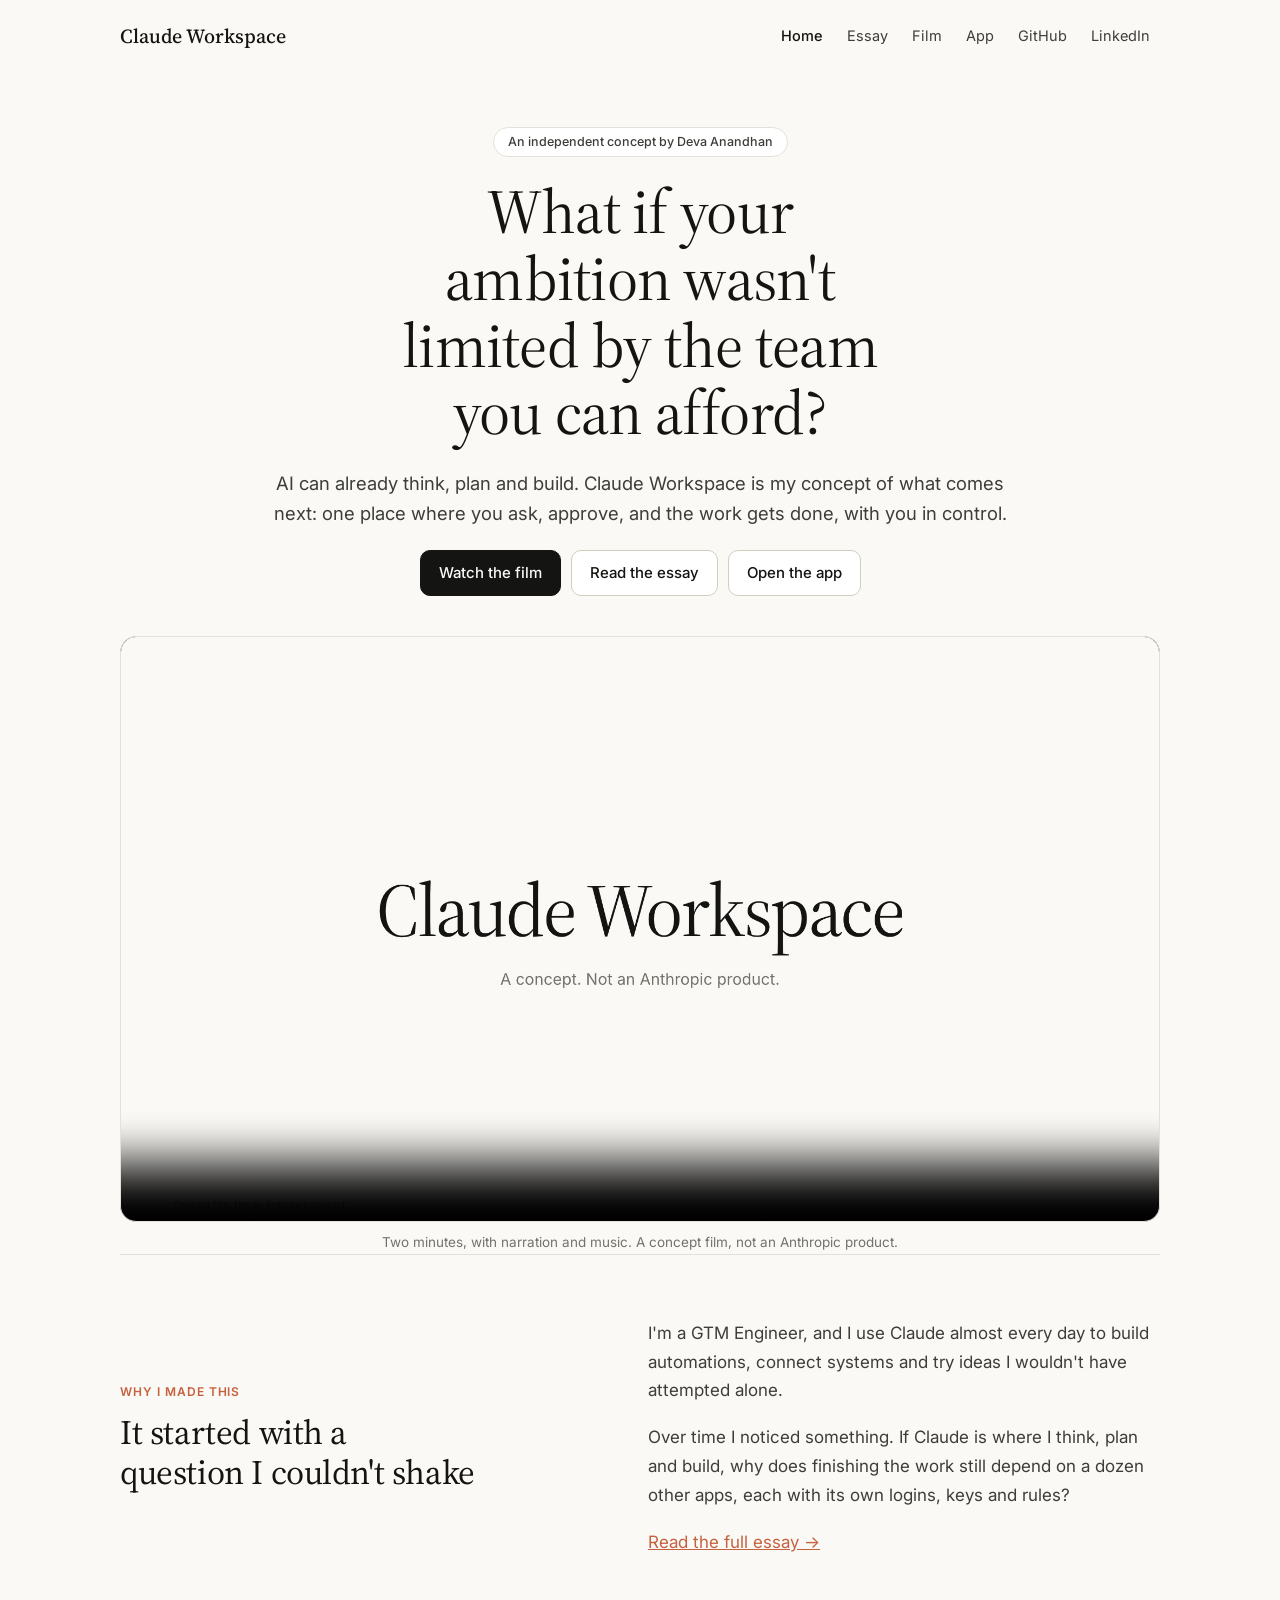
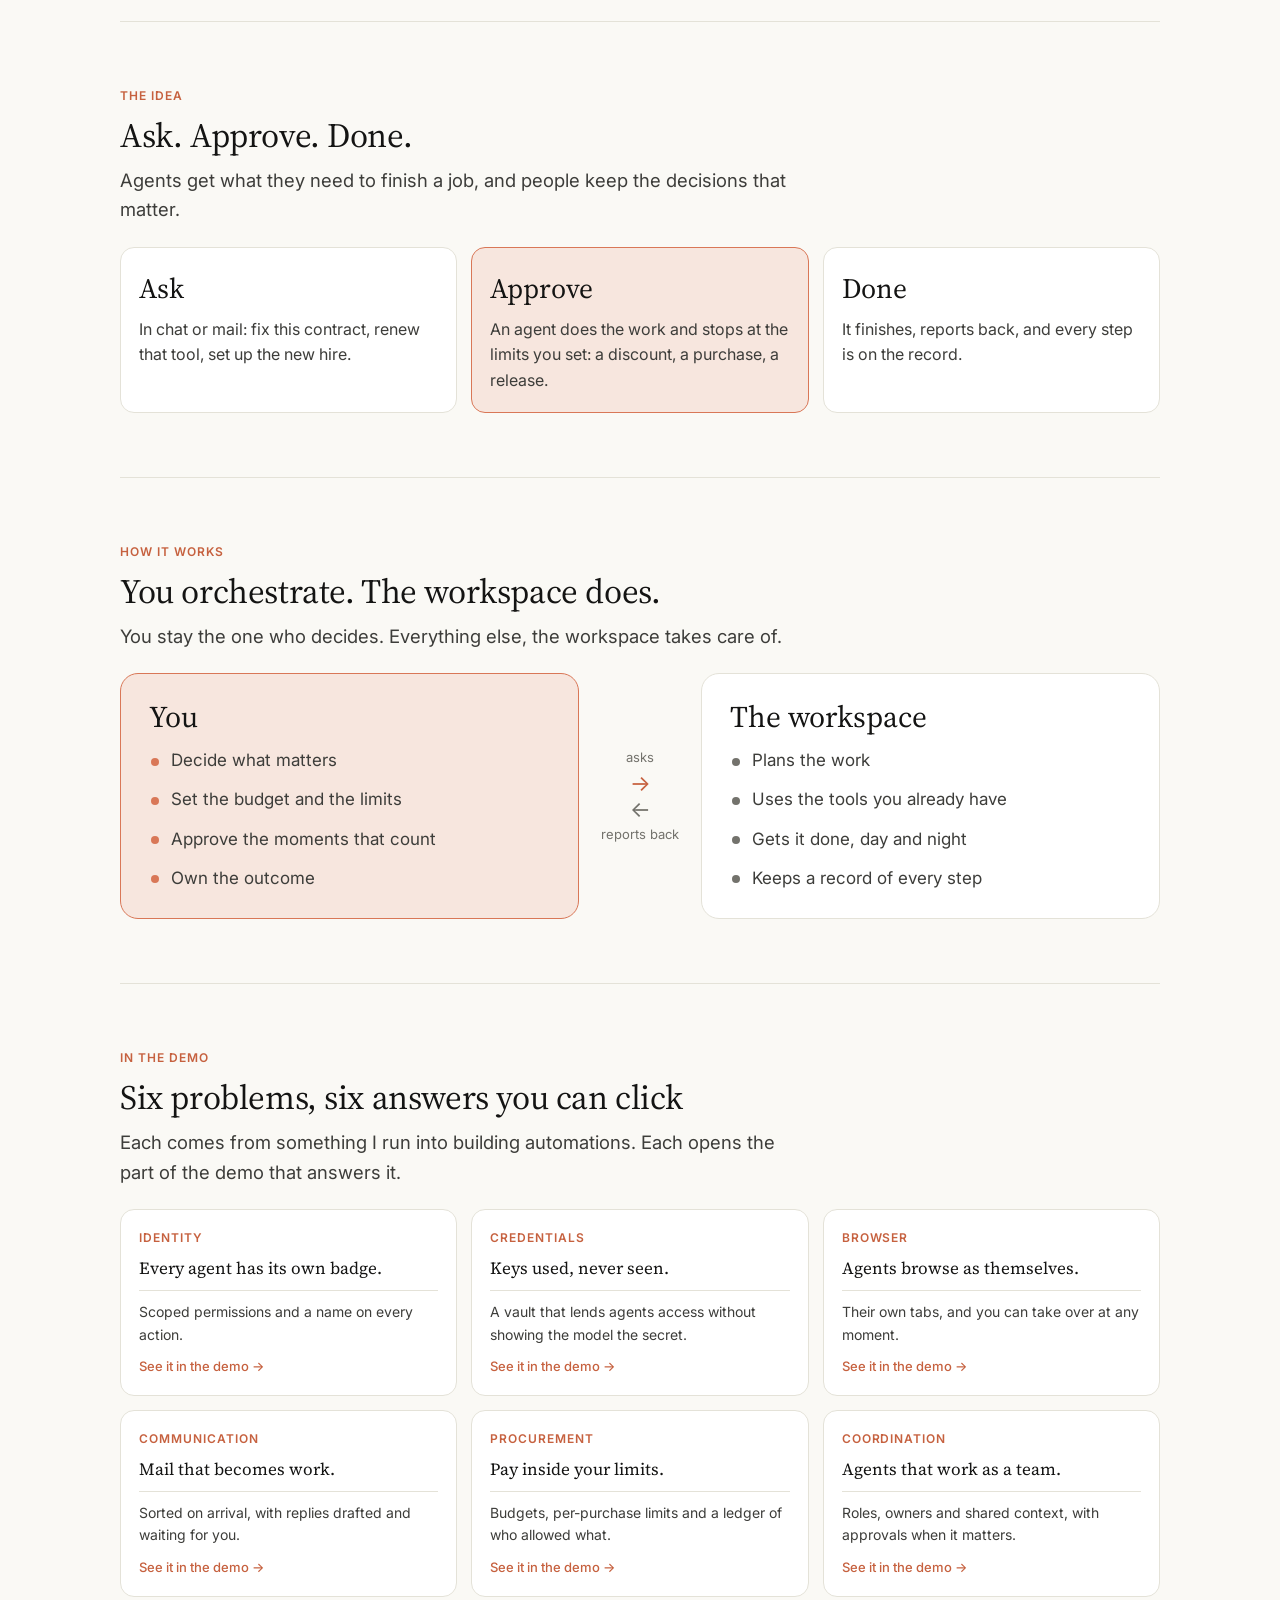
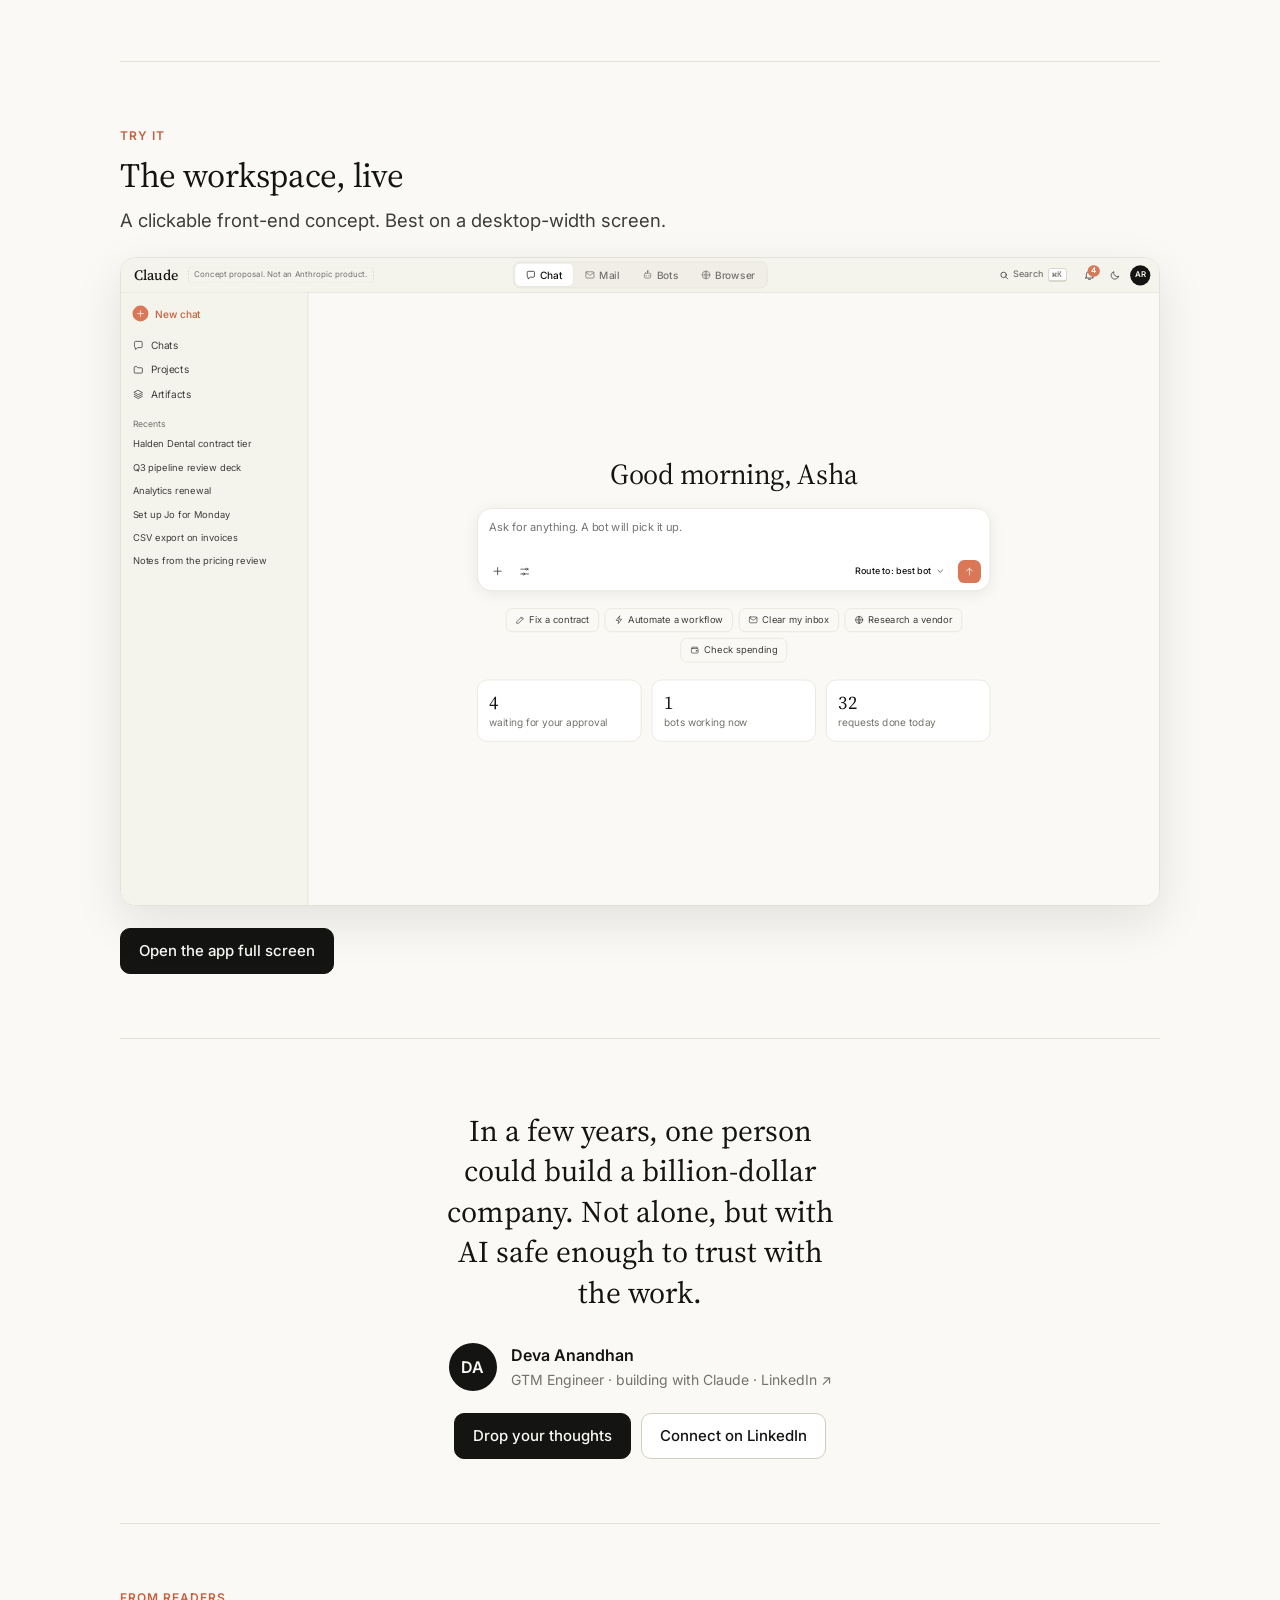
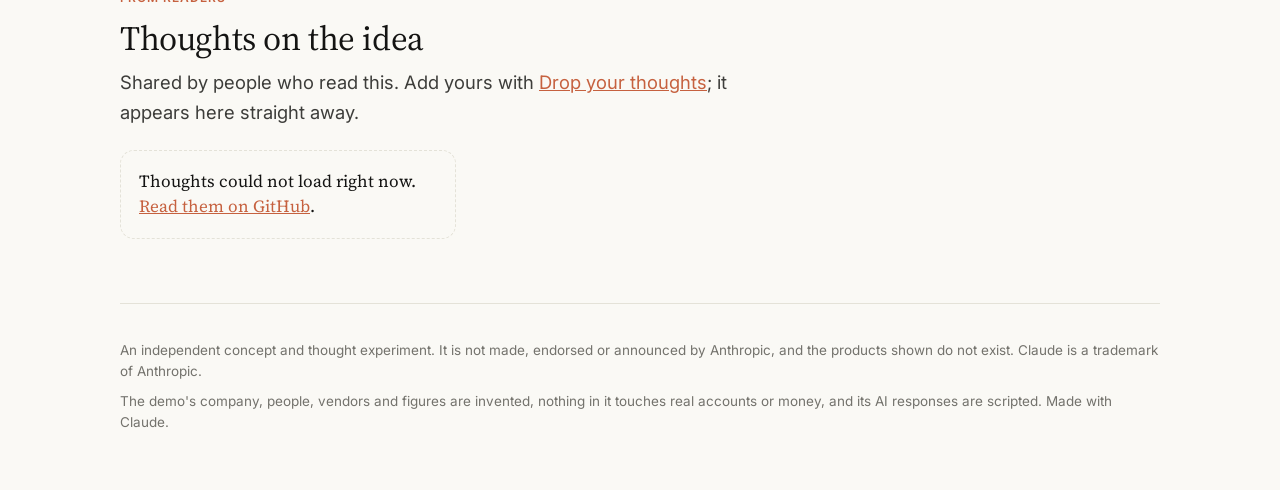
==== commit d2e4f550: "Add LinkedIn, reader thoughts and a simpler how-it-works section Visitors post a thought through a G" ====
--- a/index.html
+++ b/index.html
@@ -6,12 +6,12 @@
 <title>Claude Workspace: a concept by Deva Anandhan</title>
 <meta name="description" content="What if the size of your ambition was no longer limited by the size of the team you can afford? An independent concept by Deva Anandhan for a workspace where you ask, approve, and the work gets done. Not an Anthropic product.">
 <link rel="stylesheet" href="https://fonts.googleapis.com/css2?family=Inter:wght@400;500;600&family=Source+Serif+4:opsz,wght@8..60,400;8..60,500&display=swap">
-<link rel="stylesheet" href="css/site.css?v=2">
+<link rel="stylesheet" href="css/site.css?v=3">
 </head>
 <body>
 <div class="wrap">
   <header class="top"><a class="mark" href="./">Claude Workspace</a>
-    <nav class="nav" aria-label="Site"><a href="./" aria-current="page">Home</a><a href="essay.html">Essay</a><a href="#film">Film</a><a href="app/">App</a><a href="https://github.com/Deva-Anandhan/claude-workspace-concept">GitHub</a></nav></header>
+    <nav class="nav" aria-label="Site"><a href="./" aria-current="page">Home</a><a href="essay.html">Essay</a><a href="#film">Film</a><a href="app/">App</a><a href="https://github.com/Deva-Anandhan/claude-workspace-concept">GitHub</a><a href="https://www.linkedin.com/in/devaanandhan/">LinkedIn</a></nav></header>
 
   <div style="padding:56px 0 40px;display:flex;flex-direction:column;align-items:center;text-align:center;gap:22px">
     <span class="pill">An independent concept by Deva Anandhan</span>
@@ -44,11 +44,13 @@
   </section>
 
   <section class="sec">
-    <div class="sec-head"><span class="eyebrow">How it fits together</span><h2>Three layers, and control matters most</h2><p class="lead">Claude decides what should happen. A separate control layer decides what it's allowed to do.</p></div>
-    <div class="layers">
-      <div class="layer"><span class="name">Intelligence</span><span class="q">What should happen?</span><span class="what">Understanding intent, planning, memory, coordinating agents</span></div>
-      <div class="layer ctl"><span class="name">Control</span><span class="q">What is it allowed to do?</span><span class="what">Identity, permissions, credentials, spending limits, approvals, audit</span></div>
-      <div class="layer"><span class="name">Execution</span><span class="q">How does it get done?</span><span class="what">APIs, MCP, browser, mail, files, code, deployment</span></div>
+    <div class="sec-head"><span class="eyebrow">How it works</span><h2>You orchestrate. The workspace does.</h2><p class="lead">You stay the one who decides. Everything else, the workspace takes care of.</p></div>
+    <div class="duo">
+      <div class="duo-col you"><span class="duo-name">You</span>
+        <ul><li>Decide what matters</li><li>Set the budget and the limits</li><li>Approve the moments that count</li><li>Own the outcome</li></ul></div>
+      <div class="duo-mid" aria-hidden="true"><span>asks</span><span class="ar">→</span><span class="ar back">←</span><span>reports back</span></div>
+      <div class="duo-col ws"><span class="duo-name">The workspace</span>
+        <ul><li>Plans the work</li><li>Uses the tools you already have</li><li>Gets it done, day and night</li><li>Keeps a record of every step</li></ul></div>
     </div>
   </section>
 
@@ -70,23 +72,15 @@
     <div class="btns"><a class="btn primary" href="app/">Open the app full screen</a></div>
   </section>
 
-  <section class="sec">
-    <div class="two">
-      <div class="sec-head"><span class="eyebrow">Open questions</span><h2>What I don't know yet</h2><p class="lead">These are the questions I find most interesting, and I'd value other views on them.</p></div>
-      <ul class="qs">
-        <li>How should agents authenticate to apps designed for humans?</li>
-        <li>How should credentials be brokered across different vendors?</li>
-        <li>How reliable can browser execution get where no API exists?</li>
-        <li>Who is responsible when an agent spends money by mistake?</li>
-        <li>How does a person stay meaningfully in control as agents get faster?</li>
-      </ul>
-    </div>
+  <section class="sec" style="align-items:center;text-align:center">
+    <p class="quote" style="border:0;padding:0;max-width:26ch">In a few years, one person could build a billion-dollar company. Not alone, but with AI safe enough to trust with the work.</p>
+    <a class="author" href="https://www.linkedin.com/in/devaanandhan/" style="justify-content:center;text-decoration:none;color:inherit"><span class="avatar" aria-hidden="true">DA</span><div style="text-align:left"><div style="font-weight:600">Deva Anandhan</div><div class="mute" style="font-size:14px">GTM Engineer · building with Claude · LinkedIn ↗</div></div></a>
+    <div class="btns" style="justify-content:center"><a class="btn primary" href="https://github.com/Deva-Anandhan/claude-workspace-concept/issues/new?template=thought.yml">Drop your thoughts</a><a class="btn" href="https://www.linkedin.com/in/devaanandhan/">Connect on LinkedIn</a></div>
   </section>
 
-  <section class="sec" style="align-items:center;text-align:center">
-    <p class="quote" style="border:0;padding:0;max-width:24ch">Maybe the future of work isn't more applications. It's more people able to build something real.</p>
-    <div class="author" style="justify-content:center"><span class="avatar" aria-hidden="true">DA</span><div style="text-align:left"><div style="font-weight:600">Deva Anandhan</div><div class="mute" style="font-size:14px">GTM Engineer · building with Claude</div></div></div>
-    <div class="btns" style="justify-content:center"><a class="btn primary" href="https://github.com/Deva-Anandhan/claude-workspace-concept/issues">Tell me where I'm wrong</a><a class="btn" href="essay.html">Read the essay</a></div>
+  <section class="sec" id="thoughts">
+    <div class="sec-head"><span class="eyebrow">From readers</span><h2>Thoughts on the idea</h2><p class="lead">Shared by people who read this. Add yours with <a href="https://github.com/Deva-Anandhan/claude-workspace-concept/issues/new?template=thought.yml">Drop your thoughts</a>; it appears here straight away.</p></div>
+    <div class="thoughts" id="thought-list"><p class="mute">Loading thoughts…</p></div>
   </section>
 
   <footer>
@@ -98,6 +92,25 @@
 (function(){var f=document.getElementById('frame'),i=f.querySelector('iframe');
 function fit(){var s=f.clientWidth/1440;i.style.transform='scale('+s+')';f.style.height=(900*s)+'px'}
 fit();window.addEventListener('resize',fit)})();
+(function(){
+  var list=document.getElementById('thought-list');
+  var esc=function(s){return String(s||'').replace(/[&<>"']/g,function(c){return {'&':'&amp;','<':'&lt;','>':'&gt;','"':'&quot;',"'":'&#39;'}[c]})};
+  var field=function(body,label){var m=(body||'').split('### '+label)[1];if(!m)return '';m=m.split(/\n### /)[0].trim();return m==='_No response_'?'':m};
+  var empty='<div class="thought empty"><p class="t-body">No thoughts yet. Be the first to <a href="https://github.com/Deva-Anandhan/claude-workspace-concept/issues/new?template=thought.yml">drop yours</a>.</p></div>';
+  fetch('https://api.github.com/repos/Deva-Anandhan/claude-workspace-concept/issues?labels=thought&state=open&per_page=60&sort=created&direction=desc',{headers:{'Accept':'application/vnd.github+json'}})
+  .then(function(r){if(!r.ok)throw new Error(r.status);return r.json()})
+  .then(function(items){
+    items=items.filter(function(i){return !i.pull_request});
+    if(!items.length){list.innerHTML=empty;return}
+    list.innerHTML=items.map(function(i){
+      var name=field(i.body,'Your name')||i.user.login, role=field(i.body,'What you do (optional)'), text=field(i.body,'Your thought')||i.body||'';
+      if(text.length>900)text=text.slice(0,900)+'…';
+      var d=new Date(i.created_at).toLocaleDateString('en-GB',{day:'numeric',month:'short',year:'numeric'});
+      return '<figure class="thought"><blockquote class="t-body">'+esc(text).replace(/\n+/g,'<br>')+'</blockquote><figcaption><b>'+esc(name.slice(0,80))+'</b>'+(role?'<span>'+esc(role.slice(0,100))+'</span>':'')+'<span>'+d+'</span></figcaption></figure>';
+    }).join('');
+  })
+  .catch(function(){list.innerHTML='<div class="thought empty"><p class="t-body">Thoughts could not load right now. <a href="https://github.com/Deva-Anandhan/claude-workspace-concept/issues?q=label%3Athought">Read them on GitHub</a>.</p></div>'});
+})();
 </script>
 </body>
 </html>
--- a/css/site.css
+++ b/css/site.css
@@ -104,6 +104,27 @@
 .loop .st .big{font-family:var(--serif);font-size:28px;color:var(--ink)}
 .loop .st.mid{border-color:var(--accent);background:var(--accent-s)}
 
+/* you orchestrate, the workspace does */
+.duo{display:grid;grid-template-columns:minmax(0,1fr) auto minmax(0,1fr);gap:18px;align-items:stretch}
+.duo-col{border-radius:18px;padding:26px 28px;display:flex;flex-direction:column;gap:14px;border:1px solid var(--line);background:var(--raised)}
+.duo-col.you{background:var(--accent-s);border-color:var(--accent)}
+.duo-name{font-family:var(--serif);font-size:30px;color:var(--ink);line-height:1.1}
+.duo-col ul{list-style:none;margin:0;padding:0;display:flex;flex-direction:column;gap:12px}
+.duo-col li{font-size:17px;color:var(--ink2);padding-left:22px;position:relative}
+.duo-col li::before{content:"";position:absolute;left:2px;top:.62em;width:8px;height:8px;border-radius:50%;background:var(--accent)}
+.duo-col.ws li::before{background:var(--ink3)}
+.duo-mid{display:flex;flex-direction:column;align-items:center;justify-content:center;gap:4px;color:var(--ink3);font-size:13px;padding:0 4px}
+.duo-mid .ar{font-size:22px;line-height:1;color:var(--accent-d)}
+.duo-mid .back{color:var(--ink3)}
+
+/* reader thoughts */
+.thoughts{columns:3 280px;column-gap:16px}
+.thought{break-inside:avoid;margin:0 0 16px;background:var(--raised);border:1px solid var(--line);border-radius:14px;padding:18px;display:flex;flex-direction:column;gap:12px}
+.thought .t-body{margin:0;font-family:var(--serif);font-size:17px;line-height:1.5;color:var(--ink)}
+.thought figcaption{display:flex;flex-direction:column;gap:2px;font-size:13.5px;color:var(--ink3)}
+.thought figcaption b{color:var(--ink);font-weight:600;font-size:14px}
+.thought.empty{border-style:dashed;background:none}
+
 /* media */
 video{width:100%;border-radius:16px;border:1px solid var(--line);background:#000;display:block}
 .frame{border:1px solid var(--line);border-radius:16px;overflow:hidden;background:var(--raised);box-shadow:0 16px 48px rgba(20,20,19,.10);position:relative}
@@ -114,7 +135,9 @@
 footer{padding:36px 0 56px;border-top:1px solid var(--line);color:var(--ink3);font-size:13.5px;display:flex;flex-direction:column;gap:8px}
 
 @media (max-width:820px){
-  .two,.three,.loop{grid-template-columns:minmax(0,1fr)}
+  .two,.three,.loop,.duo{grid-template-columns:minmax(0,1fr)}
+  .duo-mid{flex-direction:row;gap:10px}
+  .duo-mid .ar{transform:rotate(90deg)}
   .layer{grid-template-columns:minmax(0,1fr);gap:4px}
   .sec{padding:44px 0}
   .prose{font-size:17px}
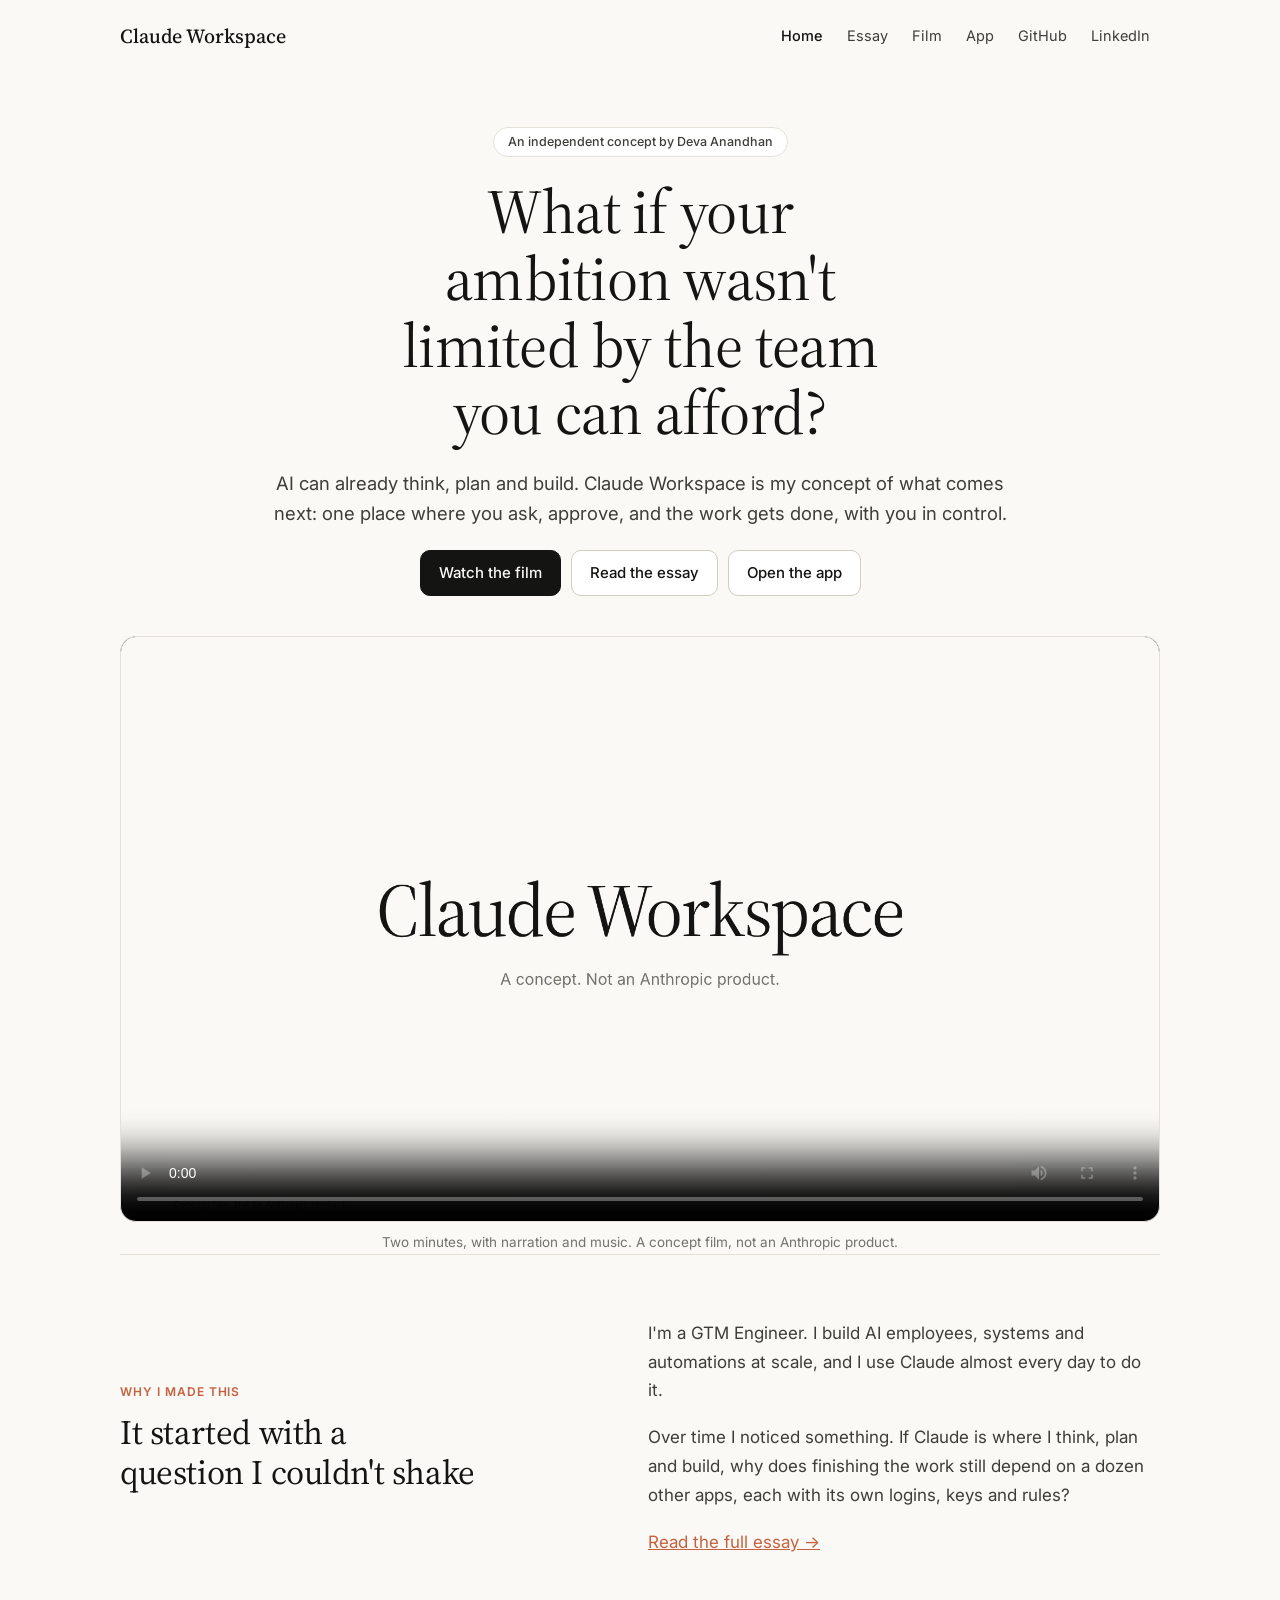
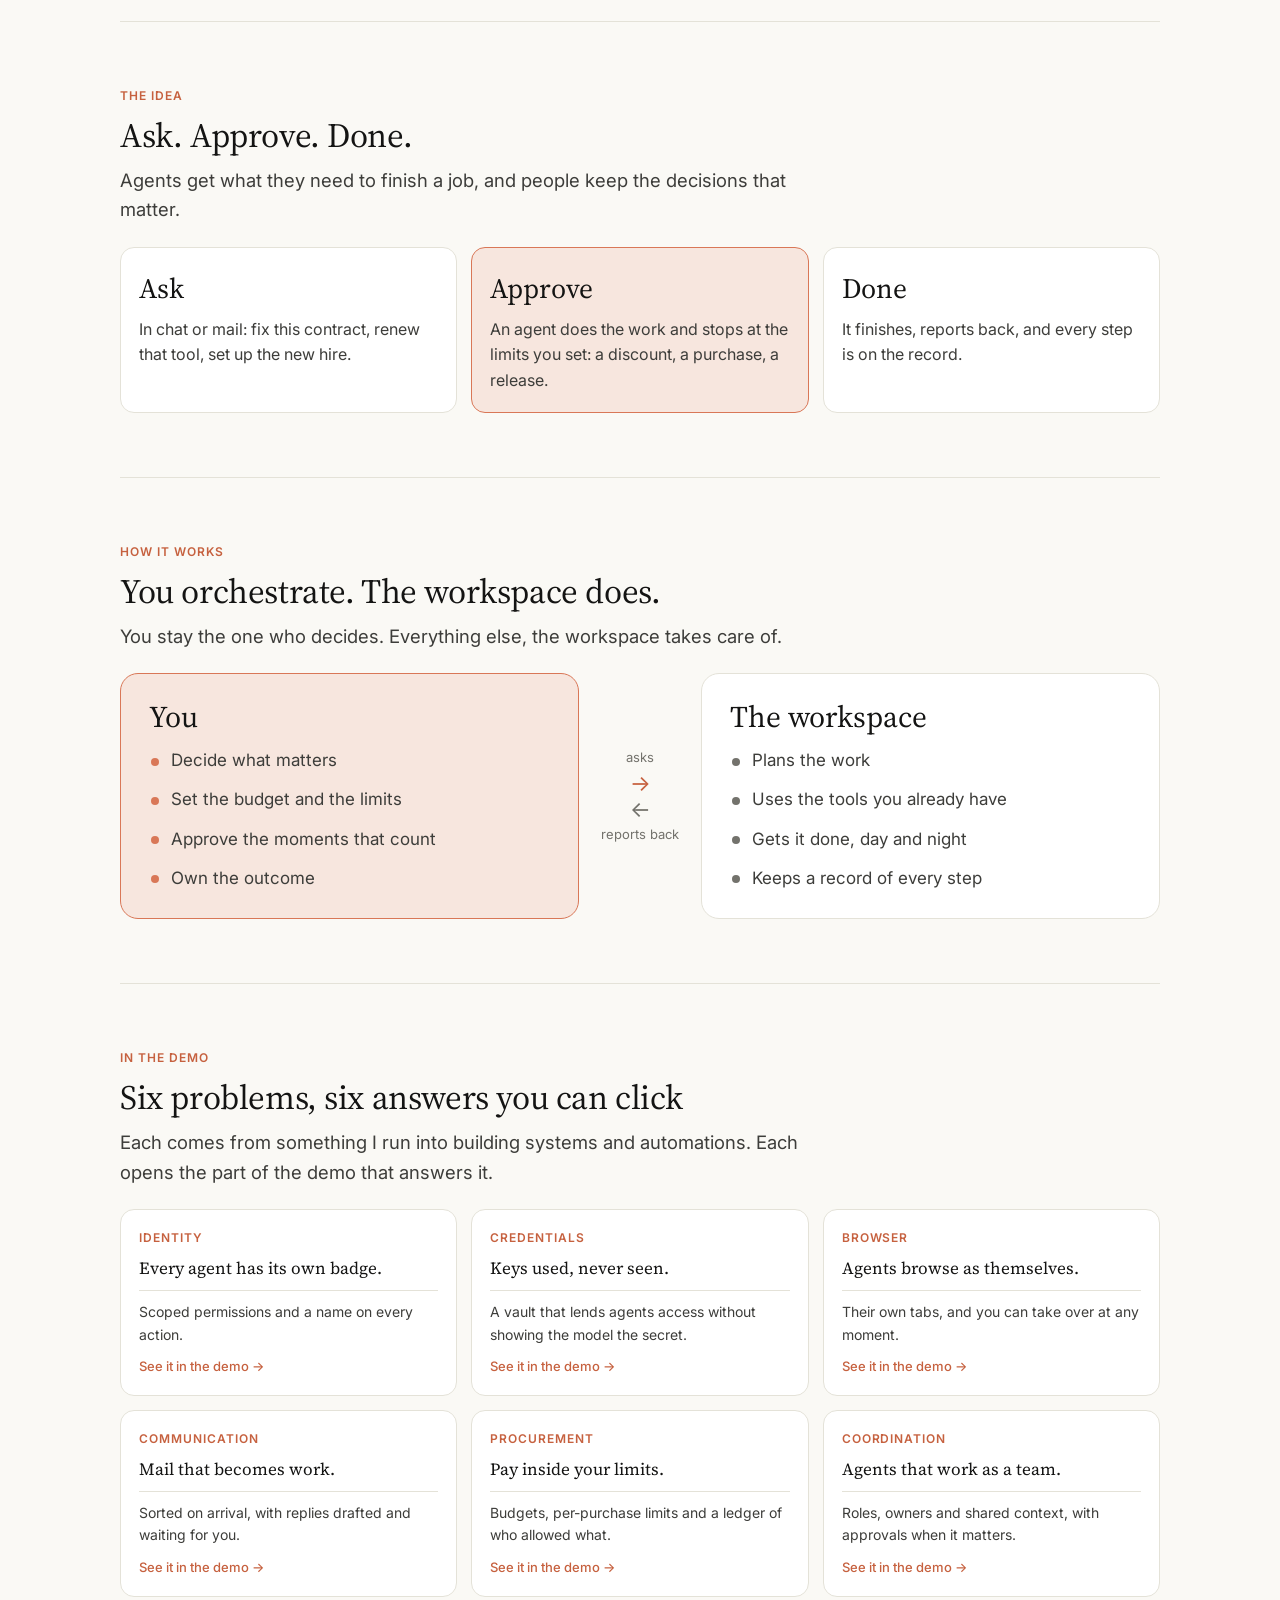
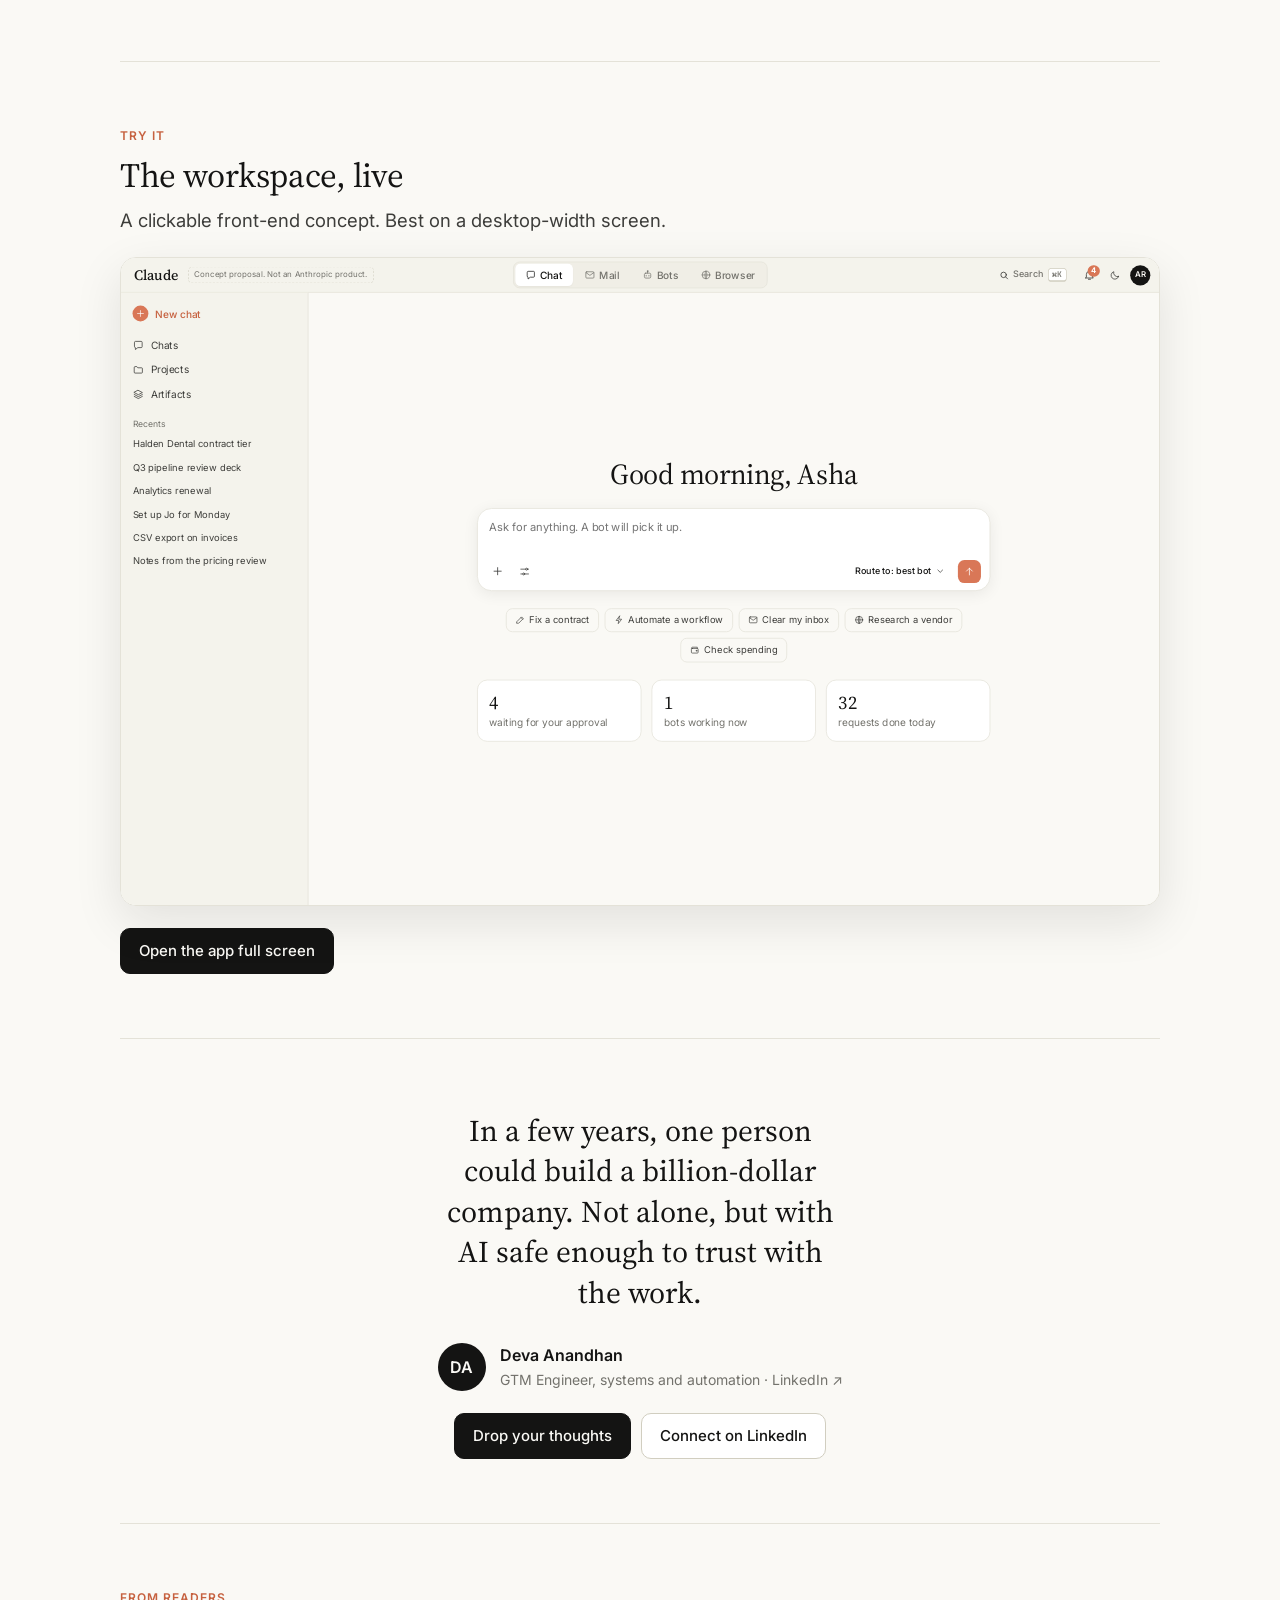
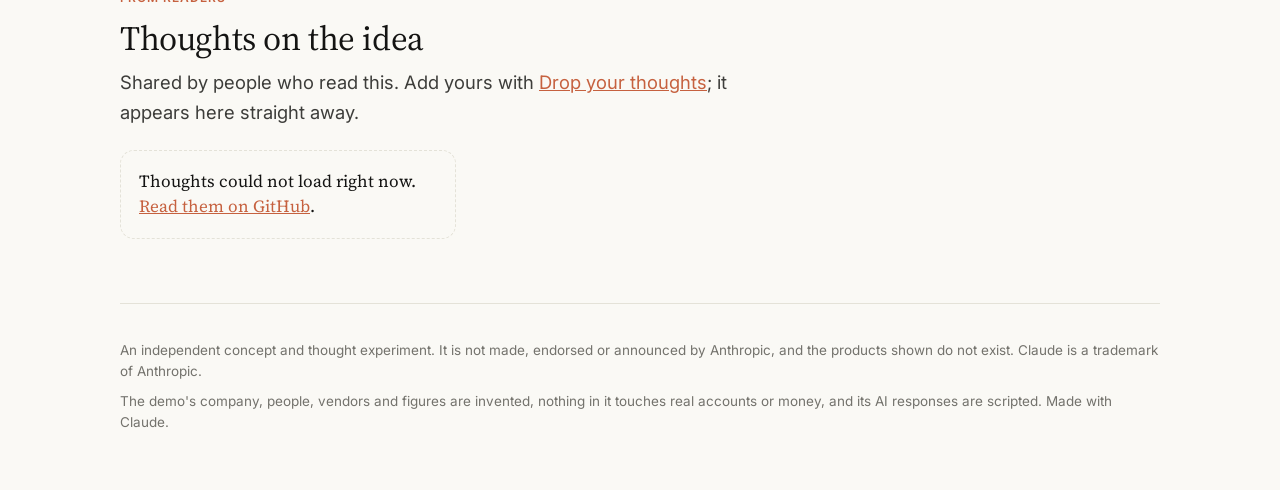
==== commit 98eeb38f: "Describe the work as AI employees, systems and automation; drop the essay's open questions Co-Author" ====
--- a/index.html
+++ b/index.html
@@ -27,7 +27,7 @@
     <div class="two" style="align-items:center">
       <div class="sec-head"><span class="eyebrow">Why I made this</span><h2>It started with a question I couldn't shake</h2></div>
       <div class="prose" style="font-size:17px">
-        <p>I'm a GTM Engineer, and I use Claude almost every day to build automations, connect systems and try ideas I wouldn't have attempted alone.</p>
+        <p>I'm a GTM Engineer. I build AI employees, systems and automations at scale, and I use Claude almost every day to do it.</p>
         <p>Over time I noticed something. If Claude is where I think, plan and build, why does finishing the work still depend on a dozen other apps, each with its own logins, keys and rules?</p>
         <p><a href="essay.html">Read the full essay →</a></p>
       </div>
@@ -55,7 +55,7 @@
   </section>
 
   <section class="sec">
-    <div class="sec-head"><span class="eyebrow">In the demo</span><h2>Six problems, six answers you can click</h2><p class="lead">Each comes from something I run into building automations. Each opens the part of the demo that answers it.</p></div>
+    <div class="sec-head"><span class="eyebrow">In the demo</span><h2>Six problems, six answers you can click</h2><p class="lead">Each comes from something I run into building systems and automations. Each opens the part of the demo that answers it.</p></div>
     <div class="three">
       <div class="bn"><span class="eyebrow">Identity</span><p class="ask">Every agent has its own badge.</p><p class="idea">Scoped permissions and a name on every action.</p><a class="see" href="app/#settings-identity">See it in the demo →</a></div>
       <div class="bn"><span class="eyebrow">Credentials</span><p class="ask">Keys used, never seen.</p><p class="idea">A vault that lends agents access without showing the model the secret.</p><a class="see" href="app/#settings-vault">See it in the demo →</a></div>
@@ -74,7 +74,7 @@
 
   <section class="sec" style="align-items:center;text-align:center">
     <p class="quote" style="border:0;padding:0;max-width:26ch">In a few years, one person could build a billion-dollar company. Not alone, but with AI safe enough to trust with the work.</p>
-    <a class="author" href="https://www.linkedin.com/in/devaanandhan/" style="justify-content:center;text-decoration:none;color:inherit"><span class="avatar" aria-hidden="true">DA</span><div style="text-align:left"><div style="font-weight:600">Deva Anandhan</div><div class="mute" style="font-size:14px">GTM Engineer · building with Claude · LinkedIn ↗</div></div></a>
+    <a class="author" href="https://www.linkedin.com/in/devaanandhan/" style="justify-content:center;text-decoration:none;color:inherit"><span class="avatar" aria-hidden="true">DA</span><div style="text-align:left"><div style="font-weight:600">Deva Anandhan</div><div class="mute" style="font-size:14px">GTM Engineer, systems and automation · LinkedIn ↗</div></div></a>
     <div class="btns" style="justify-content:center"><a class="btn primary" href="https://github.com/Deva-Anandhan/claude-workspace-concept/issues/new?template=thought.yml">Drop your thoughts</a><a class="btn" href="https://www.linkedin.com/in/devaanandhan/">Connect on LinkedIn</a></div>
   </section>
 
